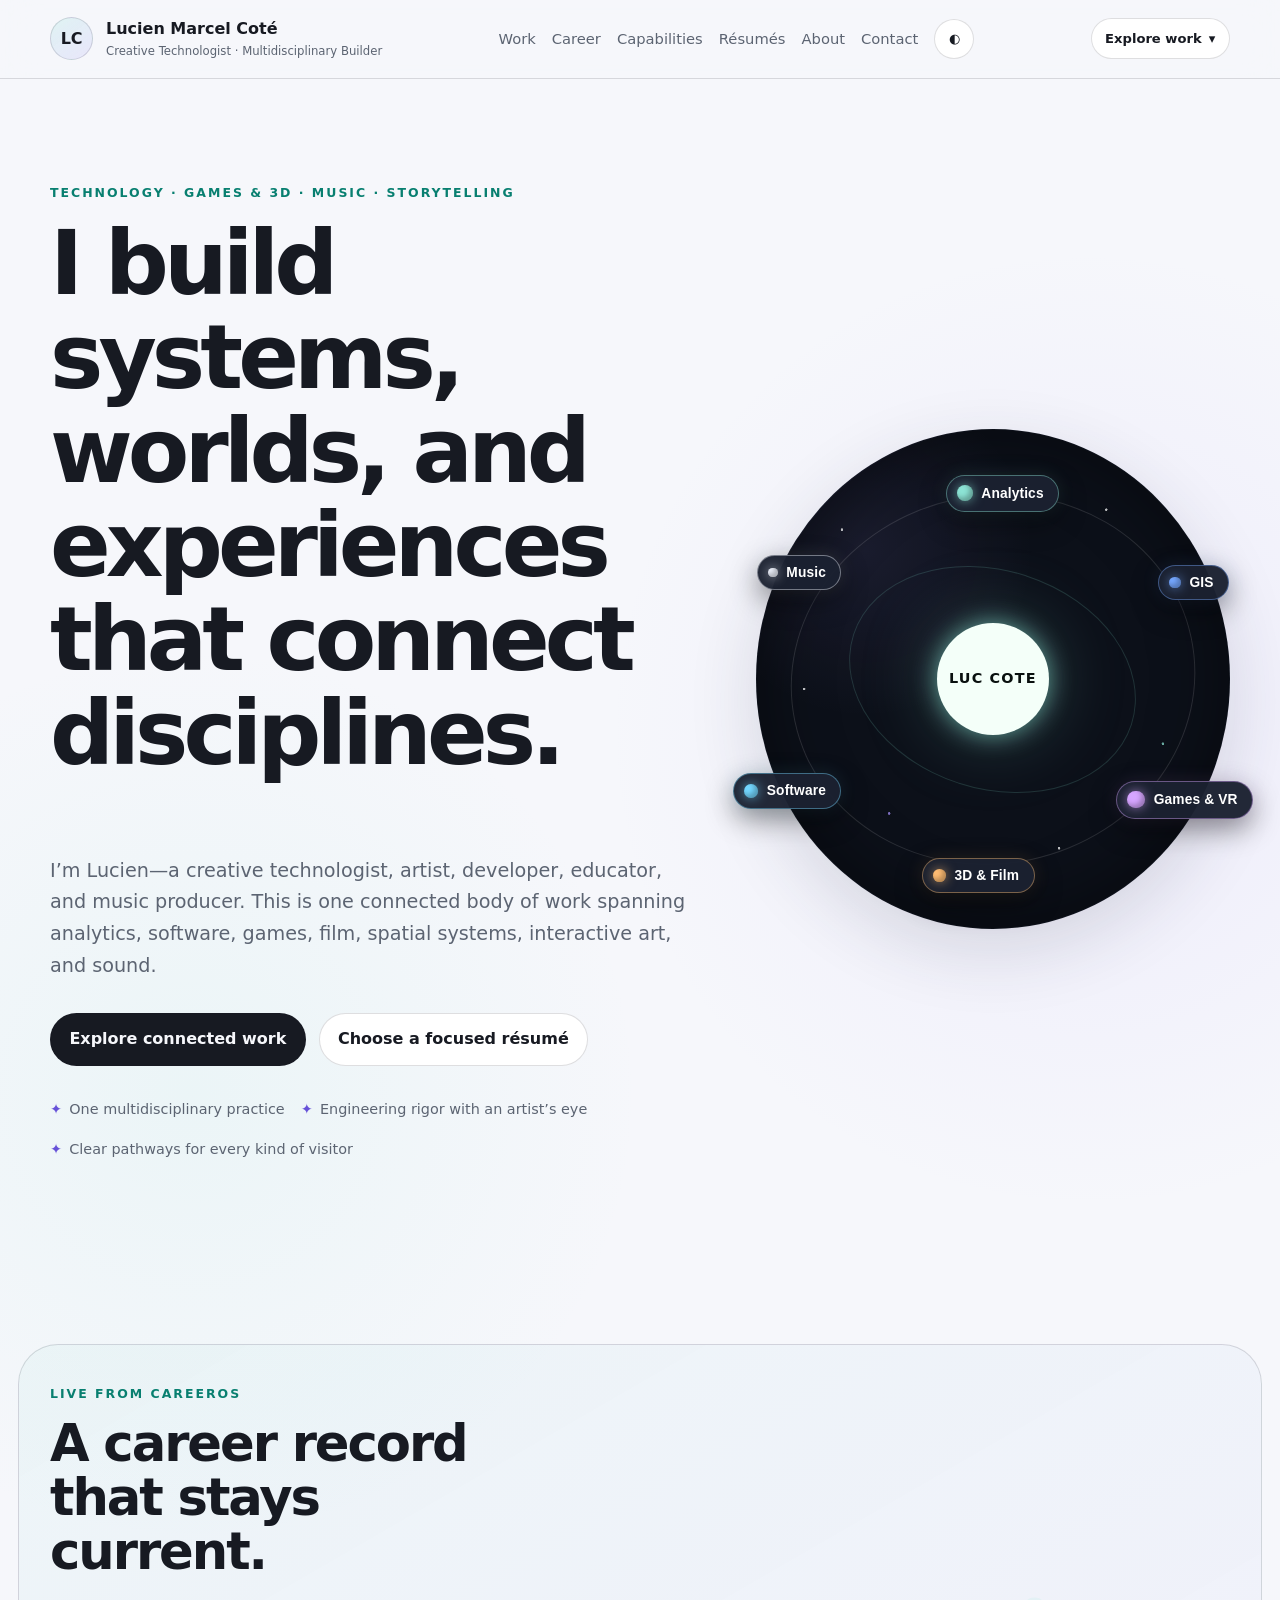
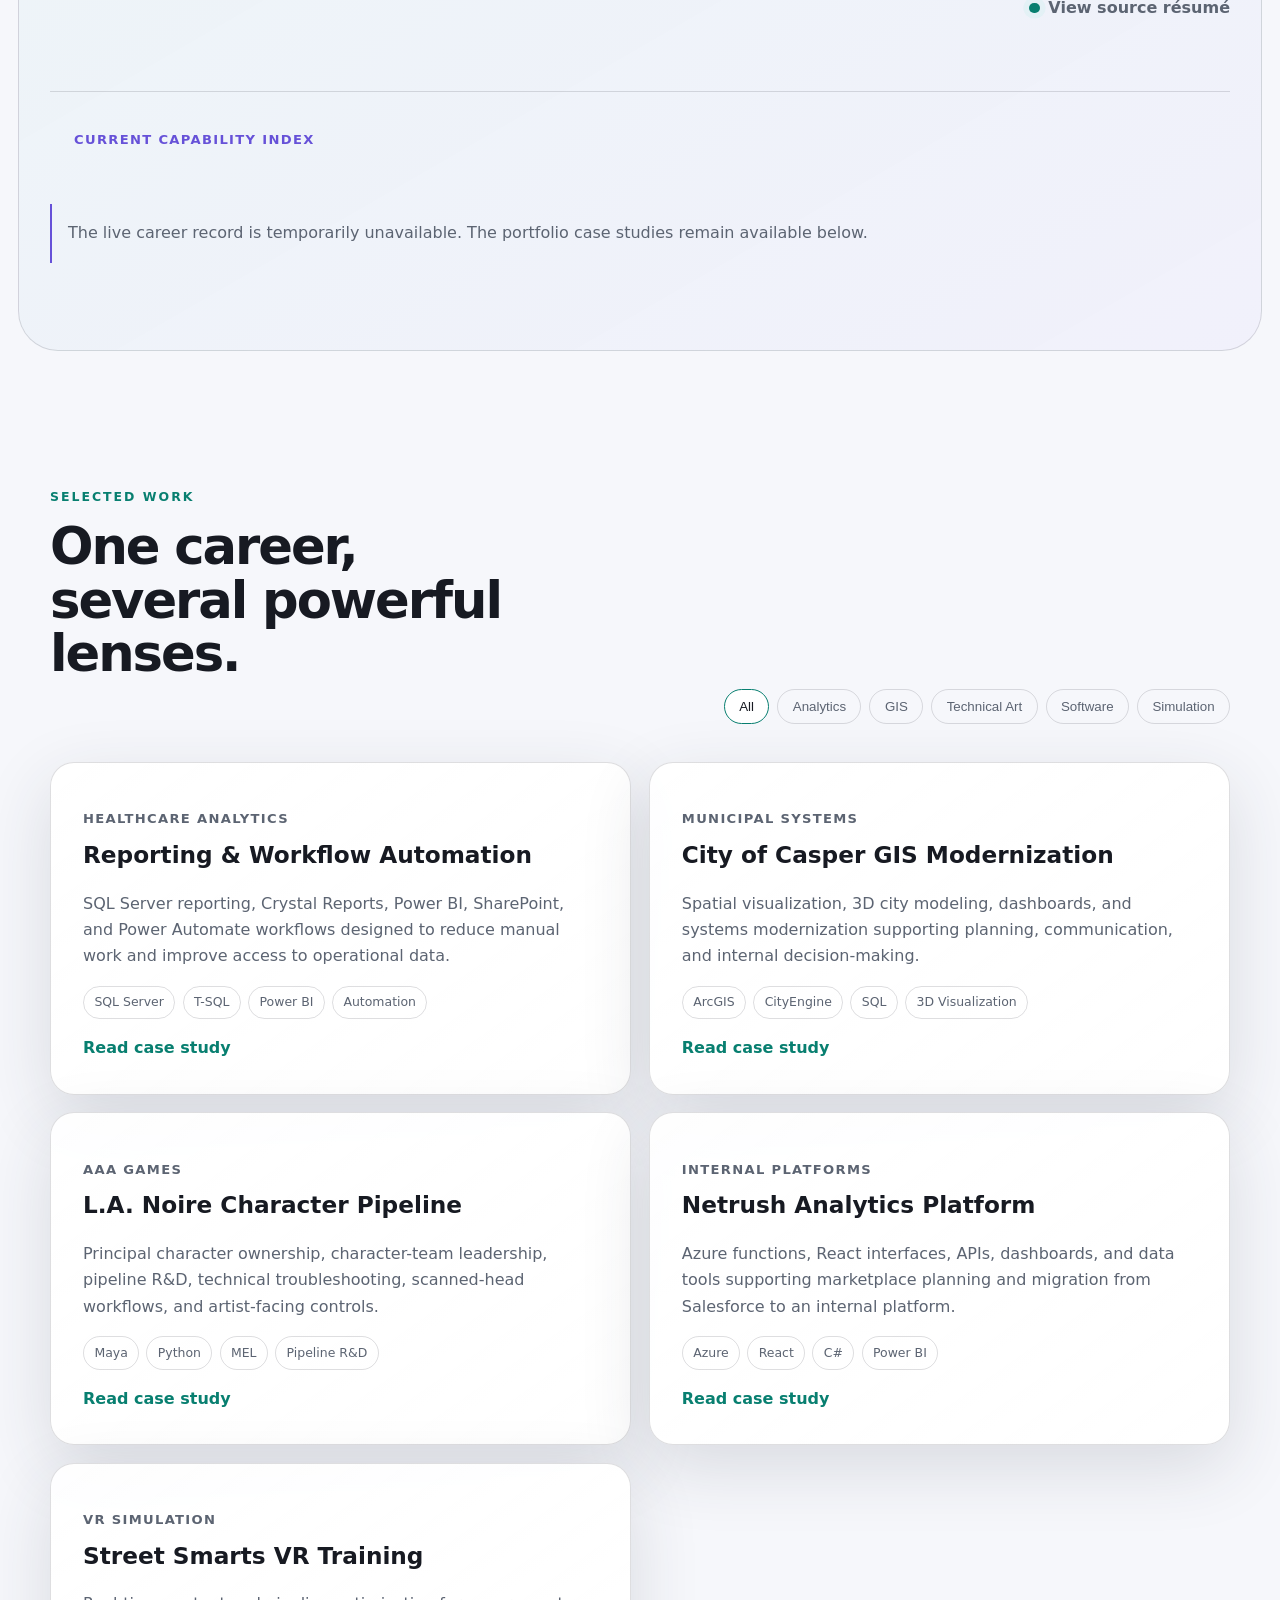
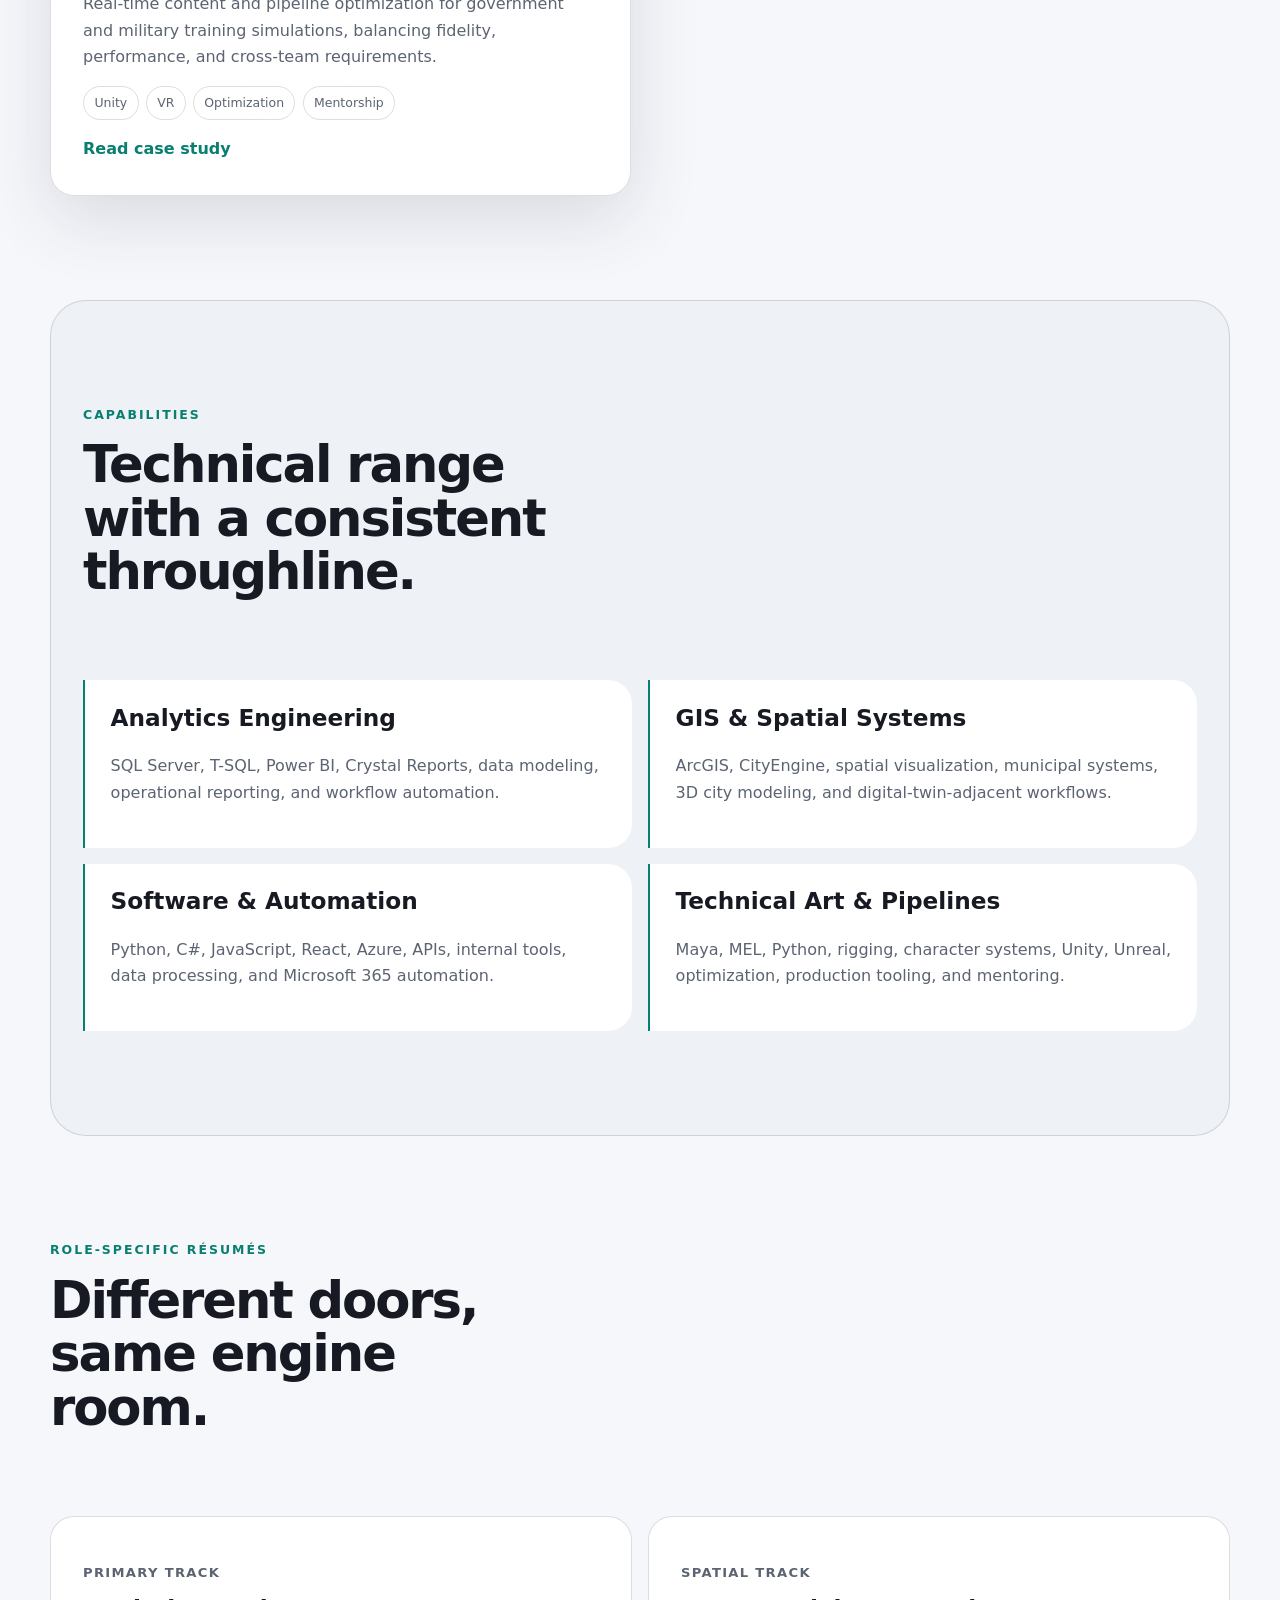
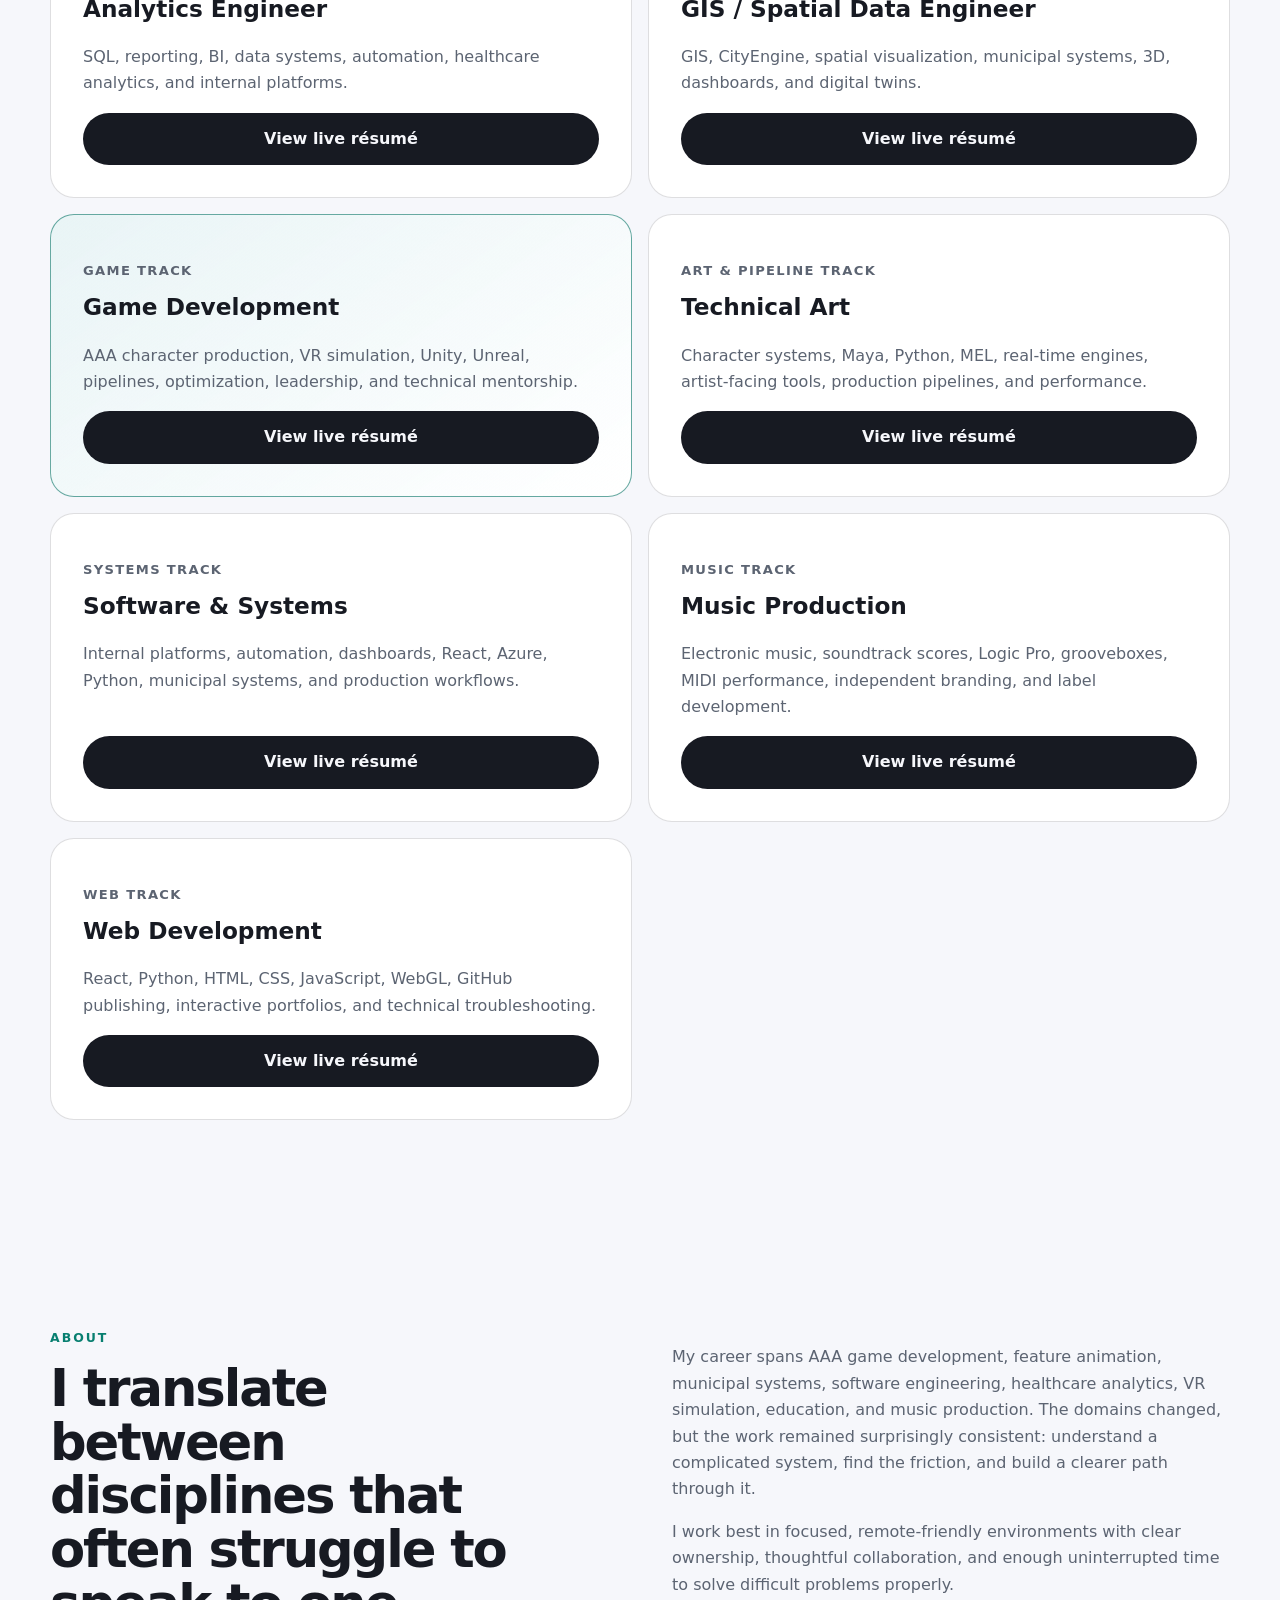
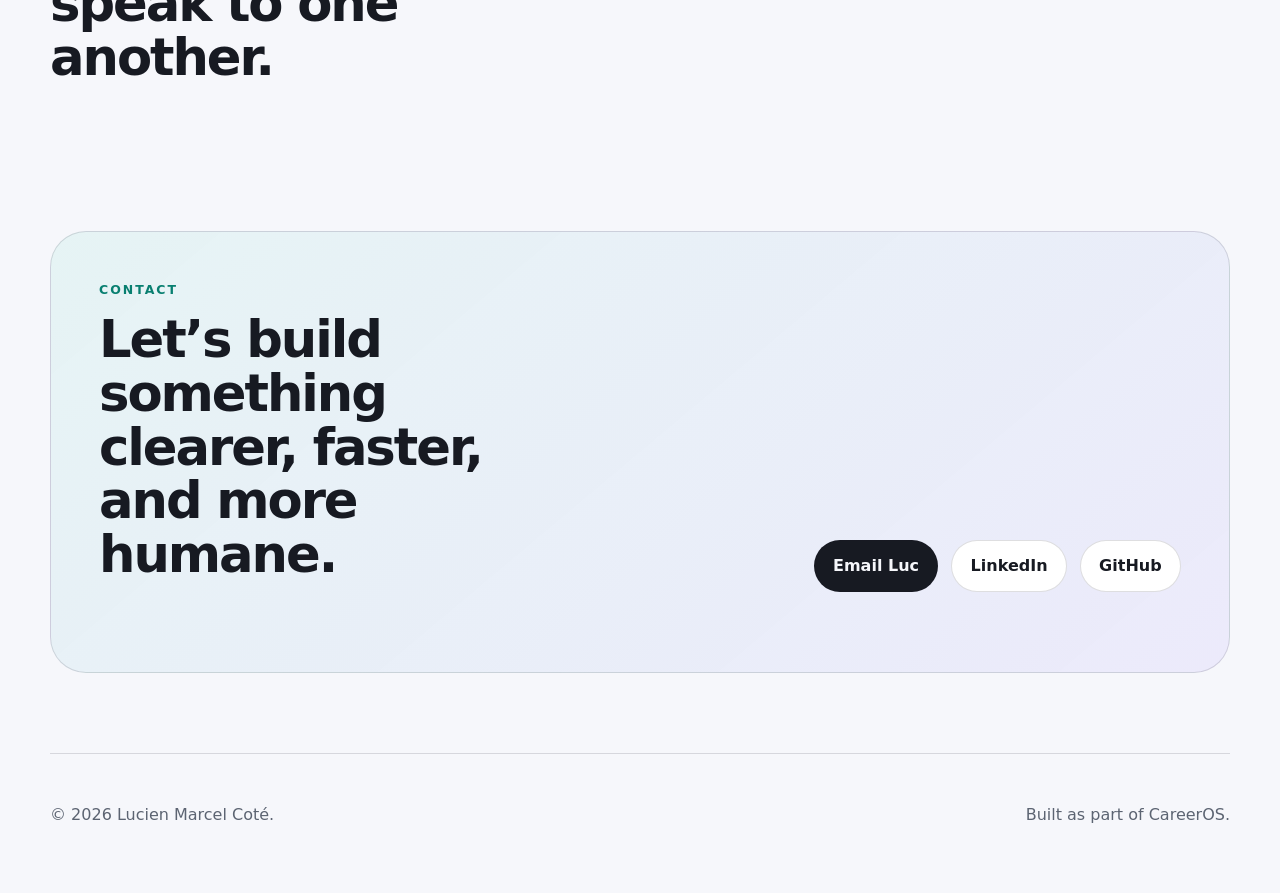
==== index.html @ 13cf6449 "Prepare portfolio for custom domain" ====
<!doctype html>
<html lang="en">
<head>
  <meta charset="utf-8">
  <meta name="viewport" content="width=device-width, initial-scale=1">
  <meta name="description" content="Lucien Marcel Coté is a creative technologist and multidisciplinary builder working across systems, games, 3D art, music, and visual storytelling.">
  <meta name="author" content="Lucien Marcel Coté">
  <meta name="theme-color" content="#0b0d12">
  <link rel="canonical" href="https://dreadstache.github.io/luccote-portfolio/">
  <meta property="og:type" content="website">
  <meta property="og:site_name" content="Lucien Marcel Coté Portfolio">
  <meta property="og:title" content="Lucien Marcel Coté | Creative Technologist &amp; Multidisciplinary Builder">
  <meta property="og:description" content="One connected body of work spanning systems, games, 3D art, music, and visual storytelling.">
  <meta property="og:url" content="https://dreadstache.github.io/luccote-portfolio/">
  <meta property="og:image" content="https://dreadstache.github.io/luccote-portfolio/assets/images/social-card.png">
  <meta property="og:image:width" content="1200">
  <meta property="og:image:height" content="630">
  <meta property="og:image:alt" content="Lucien Marcel Coté — Creative Technologist and Multidisciplinary Builder">
  <meta name="twitter:card" content="summary_large_image">
  <meta name="twitter:title" content="Lucien Marcel Coté | Creative Technologist &amp; Multidisciplinary Builder">
  <meta name="twitter:description" content="Systems, games, 3D art, music, and visual storytelling—one connected practice.">
  <meta name="twitter:image" content="https://dreadstache.github.io/luccote-portfolio/assets/images/social-card.png">
  <title>Lucien Marcel Coté | Creative Technologist & Multidisciplinary Builder</title>
  <link rel="stylesheet" href="assets/css/styles.css">
  <script defer src="assets/js/site.js"></script>
</head>
<body>
  <a class="skip-link" href="#main">Skip to content</a>

  <header class="site-header">
    <a class="brand" href="#top" aria-label="Return to homepage">
      <span class="brand-mark">LC</span>
      <span>
        <strong>Lucien Marcel Coté</strong>
        <small>Creative Technologist · Multidisciplinary Builder</small>
      </span>
    </a>

    <nav aria-label="Primary navigation">
      <a href="#work">Work</a>
      <a href="#career">Career</a>
      <a href="#capabilities">Capabilities</a>
      <a href="#resumes">Résumés</a>
      <a href="#about">About</a>
      <a href="#contact">Contact</a>
      <button id="theme-toggle" class="icon-button" type="button" aria-label="Toggle color theme">
        <span aria-hidden="true">◐</span>
      </button>
    </nav>
    <details class="work-switcher" data-current-destination="tech">
      <summary>Explore work <span aria-hidden="true">▾</span></summary>
      <div class="work-switcher-menu">
        <p><strong>Luc Cote</strong><span>One practice, several ways in.</span></p>
        <div class="work-switcher-links">
          <a href="https://dreadstache.github.io/luccote-portfolio/" aria-current="page"><strong>Tech &amp; Systems</strong><span>Analytics, GIS, software, and automation</span></a>
          <a href="https://dreadstache.github.io/dreadstache-portfolio/"><strong>Games, Film &amp; 3D</strong><span>Interactive models and technical art</span></a>
          <a href="https://dreadstache.com/"><strong>Music</strong><span>Dreadstache releases and production</span></a>
          <a href="https://dreadstache.github.io/careeros/generated/resume/"><strong>Résumé Library</strong><span>Focused, verified career stories</span></a>
        </div>
      </div>
    </details>
  </header>

  <main id="main">
    <section id="top" class="hero section">
      <div class="hero-copy">
        <p class="eyebrow">Technology · Games &amp; 3D · Music · Storytelling</p>
        <h1>I build systems, worlds, and experiences that connect disciplines.</h1>
        <p class="hero-lede">
          I’m Lucien—a creative technologist, artist, developer, educator, and music producer.
          This is one connected body of work spanning analytics, software, games, film,
          spatial systems, interactive art, and sound.
        </p>
        <div class="button-row">
          <a class="button primary" href="#work">Explore connected work</a>
          <a class="button secondary" href="#resumes">Choose a focused résumé</a>
        </div>
        <ul class="signal-list" aria-label="Professional focus">
          <li>One multidisciplinary practice</li>
          <li>Engineering rigor with an artist’s eye</li>
          <li>Clear pathways for every kind of visitor</li>
        </ul>
      </div>

      <div class="hero-system" aria-label="Interactive career domains shown as a solar system">
        <div class="system-starfield" aria-hidden="true"></div>
        <div class="system-core"><span>Luc Cote</span></div>
        <button class="orbit orbit-1" data-filter="analytics" data-satellites="SQL|Power BI|Reporting" aria-expanded="false">Analytics</button>
        <button class="orbit orbit-2" data-filter="gis" data-satellites="ArcGIS|CityEngine|Spatial Data" aria-expanded="false">GIS</button>
        <button class="orbit orbit-3" data-filter="simulation" data-satellites="Unreal|Unity|VR" aria-expanded="false">Games &amp; VR</button>
        <button class="orbit orbit-4" data-filter="technical-art" data-satellites="Maya|Character Art|Pipelines" aria-expanded="false">3D &amp; Film</button>
        <button class="orbit orbit-5" data-filter="software" data-satellites="Python|React|C#" aria-expanded="false">Software</button>
        <button class="orbit orbit-6" data-link="https://dreadstache.com/" data-satellites="Logic Pro|Production|Performance" aria-expanded="false">Music</button>
      </div>
    </section>

    <section id="career" class="section career-section" aria-labelledby="career-title">
      <div class="section-heading">
        <div>
          <p class="eyebrow">Live from CareerOS</p>
          <h2 id="career-title">A career record that stays current.</h2>
        </div>
        <a class="source-status" href="https://dreadstache.github.io/careeros/generated/resume/index.html">
          <span aria-hidden="true"></span> View source résumé
        </a>
      </div>
      <p id="career-summary" class="career-summary">Loading the latest verified career snapshot…</p>
      <div id="career-experience" class="career-timeline" aria-live="polite"></div>
      <div class="career-skills-block">
        <p class="card-kicker">Current capability index</p>
        <div id="career-skills" class="career-skills" aria-live="polite"></div>
      </div>
      <p id="career-fallback" class="career-fallback" hidden>
        The live career record is temporarily unavailable. The portfolio case studies remain available below.
      </p>
    </section>

    <section id="work" class="section">
      <div class="section-heading">
        <div>
          <p class="eyebrow">Selected Work</p>
          <h2>One career, several powerful lenses.</h2>
        </div>
        <div class="filters" aria-label="Filter projects">
          <button class="filter active" data-filter="all">All</button>
          <button class="filter" data-filter="analytics">Analytics</button>
          <button class="filter" data-filter="gis">GIS</button>
          <button class="filter" data-filter="technical-art">Technical Art</button>
          <button class="filter" data-filter="software">Software</button>
          <button class="filter" data-filter="simulation">Simulation</button>
        </div>
      </div>

      <div class="project-grid">
        <article class="project-card" data-category="analytics software">
          <p class="card-kicker">Healthcare Analytics</p>
          <h3>Reporting & Workflow Automation</h3>
          <p>
            SQL Server reporting, Crystal Reports, Power BI, SharePoint, and Power Automate
            workflows designed to reduce manual work and improve access to operational data.
          </p>
          <ul class="tag-list">
            <li>SQL Server</li><li>T-SQL</li><li>Power BI</li><li>Automation</li>
          </ul>
          <a href="projects/healthcare-reporting.html">Read case study</a>
        </article>

        <article class="project-card" data-category="gis software">
          <p class="card-kicker">Municipal Systems</p>
          <h3>City of Casper GIS Modernization</h3>
          <p>
            Spatial visualization, 3D city modeling, dashboards, and systems modernization
            supporting planning, communication, and internal decision-making.
          </p>
          <ul class="tag-list">
            <li>ArcGIS</li><li>CityEngine</li><li>SQL</li><li>3D Visualization</li>
          </ul>
          <a href="projects/casper-gis.html">Read case study</a>
        </article>

        <article class="project-card" data-category="technical-art simulation">
          <p class="card-kicker">AAA Games</p>
          <h3>L.A. Noire Character Pipeline</h3>
          <p>
            Principal character ownership, character-team leadership, pipeline R&D,
            technical troubleshooting, scanned-head workflows, and artist-facing controls.
          </p>
          <ul class="tag-list">
            <li>Maya</li><li>Python</li><li>MEL</li><li>Pipeline R&D</li>
          </ul>
          <a href="projects/la-noire-pipeline.html">Read case study</a>
        </article>

        <article class="project-card" data-category="software analytics">
          <p class="card-kicker">Internal Platforms</p>
          <h3>Netrush Analytics Platform</h3>
          <p>
            Azure functions, React interfaces, APIs, dashboards, and data tools supporting
            marketplace planning and migration from Salesforce to an internal platform.
          </p>
          <ul class="tag-list">
            <li>Azure</li><li>React</li><li>C#</li><li>Power BI</li>
          </ul>
          <a href="projects/netrush-platform.html">Read case study</a>
        </article>

        <article class="project-card" data-category="simulation technical-art">
          <p class="card-kicker">VR Simulation</p>
          <h3>Street Smarts VR Training</h3>
          <p>
            Real-time content and pipeline optimization for government and military training
            simulations, balancing fidelity, performance, and cross-team requirements.
          </p>
          <ul class="tag-list">
            <li>Unity</li><li>VR</li><li>Optimization</li><li>Mentorship</li>
          </ul>
          <a href="projects/street-smarts-vr.html">Read case study</a>
        </article>
      </div>
    </section>

    <section id="capabilities" class="section panel">
      <div class="section-heading">
        <div>
          <p class="eyebrow">Capabilities</p>
          <h2>Technical range with a consistent throughline.</h2>
        </div>
      </div>

      <div class="capability-grid">
        <article>
          <h3>Analytics Engineering</h3>
          <p>SQL Server, T-SQL, Power BI, Crystal Reports, data modeling, operational reporting, and workflow automation.</p>
        </article>
        <article>
          <h3>GIS & Spatial Systems</h3>
          <p>ArcGIS, CityEngine, spatial visualization, municipal systems, 3D city modeling, and digital-twin-adjacent workflows.</p>
        </article>
        <article>
          <h3>Software & Automation</h3>
          <p>Python, C#, JavaScript, React, Azure, APIs, internal tools, data processing, and Microsoft 365 automation.</p>
        </article>
        <article>
          <h3>Technical Art & Pipelines</h3>
          <p>Maya, MEL, Python, rigging, character systems, Unity, Unreal, optimization, production tooling, and mentoring.</p>
        </article>
      </div>
    </section>

    <section id="resumes" class="section">
      <div class="section-heading">
        <div>
          <p class="eyebrow">Role-Specific Résumés</p>
          <h2>Different doors, same engine room.</h2>
        </div>
      </div>

      <div class="resume-grid">
        <article class="resume-card">
          <div>
            <p class="card-kicker">Primary Track</p>
            <h3>Analytics Engineer</h3>
            <p>SQL, reporting, BI, data systems, automation, healthcare analytics, and internal platforms.</p>
          </div>
          <a class="button primary" href="https://dreadstache.github.io/careeros/generated/resume/analytics/index.html">View live résumé</a>
        </article>

        <article class="resume-card">
          <div>
            <p class="card-kicker">Spatial Track</p>
            <h3>GIS / Spatial Data Engineer</h3>
            <p>GIS, CityEngine, spatial visualization, municipal systems, 3D, dashboards, and digital twins.</p>
          </div>
          <a class="button primary" href="https://dreadstache.github.io/careeros/generated/resume/gis/index.html">View live résumé</a>
        </article>
        <article class="resume-card featured-resume">
          <div>
            <p class="card-kicker">Game Track</p>
            <h3>Game Development</h3>
            <p>AAA character production, VR simulation, Unity, Unreal, pipelines, optimization, leadership, and technical mentorship.</p>
          </div>
          <a class="button primary" href="https://dreadstache.github.io/careeros/generated/resume/game-development/index.html">View live résumé</a>
        </article>
        <article class="resume-card">
          <div>
            <p class="card-kicker">Art & Pipeline Track</p>
            <h3>Technical Art</h3>
            <p>Character systems, Maya, Python, MEL, real-time engines, artist-facing tools, production pipelines, and performance.</p>
          </div>
          <a class="button primary" href="https://dreadstache.github.io/careeros/generated/resume/technical-art/index.html">View live résumé</a>
        </article>
        <article class="resume-card">
          <div>
            <p class="card-kicker">Systems Track</p>
            <h3>Software & Systems</h3>
            <p>Internal platforms, automation, dashboards, React, Azure, Python, municipal systems, and production workflows.</p>
          </div>
          <a class="button primary" href="https://dreadstache.github.io/careeros/generated/resume/software-systems/index.html">View live résumé</a>
        </article>
        <article class="resume-card">
          <div>
            <p class="card-kicker">Music Track</p>
            <h3>Music Production</h3>
            <p>Electronic music, soundtrack scores, Logic Pro, grooveboxes, MIDI performance, independent branding, and label development.</p>
          </div>
          <a class="button primary" href="https://dreadstache.github.io/careeros/generated/resume/music-production/index.html">View live résumé</a>
        </article>
        <article class="resume-card">
          <div>
            <p class="card-kicker">Web Track</p>
            <h3>Web Development</h3>
            <p>React, Python, HTML, CSS, JavaScript, WebGL, GitHub publishing, interactive portfolios, and technical troubleshooting.</p>
          </div>
          <a class="button primary" href="https://dreadstache.github.io/careeros/generated/resume/web-development/index.html">View live résumé</a>
        </article>
      </div>
    </section>

    <section id="about" class="section split">
      <div>
        <p class="eyebrow">About</p>
        <h2>I translate between disciplines that often struggle to speak to one another.</h2>
      </div>
      <div class="prose">
        <p>
          My career spans AAA game development, feature animation, municipal systems,
          software engineering, healthcare analytics, VR simulation, education, and music production. The domains changed,
          but the work remained surprisingly consistent: understand a complicated system,
          find the friction, and build a clearer path through it.
        </p>
        <p>
          I work best in focused, remote-friendly environments with clear ownership,
          thoughtful collaboration, and enough uninterrupted time to solve difficult problems properly.
        </p>
      </div>
    </section>

    <section id="contact" class="section contact-panel">
      <div>
        <p class="eyebrow">Contact</p>
        <h2>Let’s build something clearer, faster, and more humane.</h2>
      </div>
      <div class="button-row">
        <a class="button primary" href="mailto:lucmcote@gmail.com">Email Luc</a>
        <a class="button secondary" href="https://www.linkedin.com/in/lucmcote/">LinkedIn</a>
        <a class="button secondary" href="https://github.com/Dreadstache">GitHub</a>
      </div>
    </section>
  </main>

  <footer>
    <p>© <span id="year"></span> Lucien Marcel Coté.</p>
    <p>Built as part of CareerOS.</p>
  </footer>
</body>
</html>
---- assets/css/styles.css ----
:root {
  --bg: #0b0d12;
  --bg-soft: #121621;
  --panel: #171c28;
  --text: #f4f5f7;
  --muted: #aeb6c5;
  --line: rgba(255,255,255,.12);
  --accent: #8ce3d4;
  --accent-2: #a892ff;
  --shadow: 0 22px 70px rgba(0,0,0,.34);
  --radius: 24px;
  --max: 1180px;
}

html[data-theme="light"] {
  --bg: #f6f7fb;
  --bg-soft: #eef1f6;
  --panel: #ffffff;
  --text: #171a22;
  --muted: #5c6472;
  --line: rgba(24,27,36,.14);
  --accent: #087f70;
  --accent-2: #6651d8;
  --shadow: 0 22px 70px rgba(43,49,61,.14);
}

* { box-sizing: border-box; }
html { scroll-behavior: smooth; }
body {
  margin: 0;
  color: var(--text);
  background:
    radial-gradient(circle at 15% 15%, rgba(140,227,212,.10), transparent 28rem),
    radial-gradient(circle at 85% 10%, rgba(168,146,255,.11), transparent 30rem),
    var(--bg);
  font-family: Inter, ui-sans-serif, system-ui, -apple-system, BlinkMacSystemFont, "Segoe UI", sans-serif;
  line-height: 1.65;
}
a { color: inherit; }
button, a { -webkit-tap-highlight-color: transparent; }
.skip-link {
  position: fixed; top: -100px; left: 1rem; z-index: 99;
  padding: .8rem 1rem; background: var(--text); color: var(--bg);
}
.skip-link:focus { top: 1rem; }

.site-header {
  position: sticky; top: 0; z-index: 50;
  display: flex; justify-content: space-between; align-items: center;
  gap: 2rem; padding: 1rem max(1.25rem, calc((100vw - var(--max))/2));
  border-bottom: 1px solid var(--line);
  background: color-mix(in srgb, var(--bg) 82%, transparent);
  backdrop-filter: blur(18px);
}
.brand { display: flex; gap: .8rem; align-items: center; text-decoration: none; }
.brand-mark {
  display: grid; place-items: center; width: 2.7rem; height: 2.7rem;
  border: 1px solid var(--line); border-radius: 50%;
  background: linear-gradient(145deg, rgba(140,227,212,.22), rgba(168,146,255,.16));
  font-weight: 800;
}
.brand strong, .brand small { display: block; }
.brand small { color: var(--muted); font-size: .73rem; }
nav { display: flex; align-items: center; gap: 1rem; }
nav a { color: var(--muted); text-decoration: none; font-size: .92rem; }
nav a:hover { color: var(--text); }
.work-switcher { position: relative; flex: 0 0 auto; }
.work-switcher summary {
  display: flex; align-items: center; gap: .45rem; min-height: 2.5rem; padding: .55rem .85rem;
  border: 1px solid var(--line); border-radius: 999px; background: var(--panel);
  color: var(--text); cursor: pointer; font-size: .82rem; font-weight: 800; list-style: none;
}
.work-switcher summary::-webkit-details-marker { display: none; }
.work-switcher[open] summary, .work-switcher summary:hover { border-color: var(--accent); }
.work-switcher-menu {
  position: absolute; top: calc(100% + .8rem); right: 0; z-index: 80; width: min(24rem, calc(100vw - 2rem));
  padding: 1rem; border: 1px solid var(--line); border-radius: 1.2rem; background: var(--bg-soft);
  box-shadow: var(--shadow);
}
.work-switcher-menu > p { display: grid; gap: .1rem; margin: 0 0 .7rem; padding: 0 .25rem .7rem; border-bottom: 1px solid var(--line); }
.work-switcher-menu > p span { color: var(--muted); font-size: .78rem; }
.work-switcher-links { display: grid; gap: .4rem; }
.work-switcher-links a { display: grid; gap: .1rem; padding: .7rem .75rem; border-radius: .8rem; text-decoration: none; }
.work-switcher-links a:hover { background: color-mix(in srgb, var(--accent) 10%, transparent); }
.work-switcher-links a[aria-current="page"] { background: color-mix(in srgb, var(--accent) 14%, transparent); box-shadow: inset 3px 0 0 var(--accent); }
.work-switcher-links span { color: var(--muted); font-size: .75rem; line-height: 1.4; }
.icon-button {
  width: 2.5rem; height: 2.5rem; border-radius: 50%;
  border: 1px solid var(--line); color: var(--text); background: var(--panel);
  cursor: pointer;
}

.section { width: min(var(--max), calc(100% - 2.5rem)); margin: 0 auto; padding: 6.5rem 0; }
.error-page { min-height: 100vh; display: grid; align-content: center; }
.error-page h1 { max-width: 11ch; }
.hero {
  min-height: calc(100vh - 76px);
  display: grid; grid-template-columns: 1.15fr .85fr; align-items: center; gap: 4rem;
}
.eyebrow {
  margin: 0 0 .8rem; color: var(--accent); text-transform: uppercase;
  letter-spacing: .16em; font-size: .78rem; font-weight: 800;
}
h1, h2, h3 { line-height: 1.05; margin-top: 0; }
h1 { font-size: clamp(3rem, 7vw, 6.6rem); letter-spacing: -.055em; max-width: 12ch; }
h2 { font-size: clamp(2.2rem, 4vw, 4.2rem); letter-spacing: -.04em; max-width: 14ch; }
h3 { font-size: 1.45rem; }
.hero-lede { max-width: 64ch; color: var(--muted); font-size: 1.2rem; }
.button-row { display: flex; gap: .8rem; flex-wrap: wrap; margin: 2rem 0; }
.button {
  display: inline-flex; align-items: center; justify-content: center;
  min-height: 3rem; padding: .75rem 1.15rem; border-radius: 999px;
  border: 1px solid var(--line); text-decoration: none; font-weight: 750;
}
.button.primary { background: var(--text); color: var(--bg); }
.button.secondary { background: var(--panel); }
.signal-list { display: flex; gap: 1rem; flex-wrap: wrap; padding: 0; list-style: none; color: var(--muted); font-size: .9rem; }
.signal-list li::before { content: "✦"; margin-right: .45rem; color: var(--accent-2); }

.hero-system {
  position: relative; min-height: 500px; overflow: visible; isolation: isolate;
  border: 1px solid var(--line); border-radius: 50%;
  background:
    radial-gradient(circle at 50% 50%, rgba(140,227,212,.12), transparent 16%),
    radial-gradient(circle at 23% 24%, rgba(168,146,255,.09), transparent 32%),
    #0c1019;
  box-shadow: var(--shadow), inset 0 0 70px rgba(0,0,0,.48);
}
.hero-system::before, .hero-system::after {
  content: ""; position: absolute; inset: 13% 7%; z-index: -1;
  border: 1px solid rgba(255,255,255,.12); border-radius: 50%;
  transform: rotate(-12deg);
}
.hero-system::after { inset: 28% 19%; transform: rotate(18deg); border-color: rgba(140,227,212,.16); }
.system-starfield {
  position: absolute; inset: 0; z-index: -2; opacity: .72; overflow: hidden; border-radius: 50%;
  background-image:
    radial-gradient(circle at 18% 20%, #fff 0 1px, transparent 1.5px),
    radial-gradient(circle at 74% 16%, #fff 0 1px, transparent 1.5px),
    radial-gradient(circle at 86% 63%, #8ce3d4 0 1px, transparent 1.6px),
    radial-gradient(circle at 28% 77%, #a892ff 0 1px, transparent 1.6px),
    radial-gradient(circle at 64% 84%, #fff 0 1px, transparent 1.5px),
    radial-gradient(circle at 10% 52%, #fff 0 1px, transparent 1.5px);
}
.system-core {
  position: absolute; inset: 50% auto auto 50%; transform: translate(-50%,-50%);
  display: grid; place-items: center; align-content: center; width: 7rem; height: 7rem;
  border-radius: 50%; color: #09100f; background: #f4fff9;
  box-shadow: 0 0 24px rgba(140,227,212,.65), 0 0 80px rgba(140,227,212,.28);
  font-size: .9rem; font-weight: 900; letter-spacing: .08em; text-transform: uppercase;
}
.system-core span { display: block; }
.orbit {
  --planet: var(--accent); --planet-size: .85rem;
  position: absolute; display: inline-flex; align-items: center; gap: .55rem;
  border: 1px solid color-mix(in srgb, var(--planet) 42%, var(--line)); border-radius: 999px;
  padding: .58rem .9rem .58rem .62rem; color: #fff; background: rgba(27,34,49,.97);
  box-shadow: 0 10px 28px rgba(0,0,0,.42), 0 0 18px color-mix(in srgb, var(--planet) 12%, transparent);
  font-size: .86rem; font-weight: 800; letter-spacing: .01em;
  cursor: pointer; transition: transform .2s ease, border-color .2s ease, background .2s ease;
}
.orbit::before {
  content: ""; flex: none; width: var(--planet-size); height: var(--planet-size); border-radius: 50%;
  background: var(--planet); box-shadow: inset -.2rem -.18rem .3rem rgba(0,0,0,.28), 0 0 12px color-mix(in srgb, var(--planet) 65%, transparent);
}
.satellites { position: absolute; inset: 50% auto auto 50%; width: 1px; height: 1px; pointer-events: none; }
.satellite {
  position: absolute; left: 0; top: 0; z-index: -1; min-width: max-content;
  padding: .34rem .58rem; border: 1px solid color-mix(in srgb, var(--planet) 38%, var(--line));
  border-radius: 999px; color: var(--text); background: rgba(14,19,29,.96);
  box-shadow: 0 7px 20px rgba(0,0,0,.38); font-size: .68rem; font-weight: 750;
  opacity: 0; transform: translate(-50%, -50%) scale(.45); transition: opacity .18s ease, transform .25s cubic-bezier(.2,.8,.2,1);
}
.satellite-1 { --satellite-x: -4.5rem; --satellite-y: -3.4rem; }
.satellite-2 { --satellite-x: .3rem; --satellite-y: -4.8rem; }
.satellite-3 { --satellite-x: 4.8rem; --satellite-y: -2.8rem; }
.orbit:hover .satellite, .orbit:focus-visible .satellite, .orbit[aria-expanded="true"] .satellite {
  opacity: 1; transform: translate(calc(-50% + var(--satellite-x)), calc(-50% + var(--satellite-y))) scale(1);
}
.orbit:hover .satellite-2, .orbit:focus-visible .satellite-2, .orbit[aria-expanded="true"] .satellite-2 { transition-delay: .035s; }
.orbit:hover .satellite-3, .orbit:focus-visible .satellite-3, .orbit[aria-expanded="true"] .satellite-3 { transition-delay: .07s; }
.orbit:hover, .orbit:focus-visible { border-color: var(--planet); transform: translateY(-3px) scale(1.03); background: #202738; outline: none; }
.orbit-1 { --planet: #8ce3d4; --planet-size: 1rem; top: 9%; left: 40%; animation: planet-drift 7s ease-in-out infinite; }
.orbit-2 { --planet: #75a7ff; --planet-size: .72rem; top: 27%; right: 0; animation: planet-drift 8s ease-in-out -2s infinite; }
.orbit-3 { --planet: #d6a5ff; --planet-size: 1.1rem; bottom: 22%; right: -1.5rem; animation: planet-drift 9s ease-in-out -4s infinite; }
.orbit-4 { --planet: #ffbd73; --planet-size: .8rem; bottom: 7%; left: 35%; animation: planet-drift 7.5s ease-in-out -1s infinite; }
.orbit-5 { --planet: #73d7ff; --planet-size: .9rem; bottom: 24%; left: -1.5rem; animation: planet-drift 8.5s ease-in-out -5s infinite; }
.orbit-6 { --planet: #f0f4ff; --planet-size: .62rem; top: 25%; left: 0; animation: planet-drift 10s ease-in-out -3s infinite; }
@keyframes planet-drift { 0%, 100% { margin-top: 0; } 50% { margin-top: -6px; } }

@media (prefers-reduced-motion: reduce) { .orbit { animation: none; } .satellite { transition: none; } }

.section-heading { display: flex; justify-content: space-between; gap: 2rem; align-items: end; margin-bottom: 2.4rem; }
.filters { display: flex; gap: .5rem; flex-wrap: wrap; justify-content: flex-end; }
.filter {
  border: 1px solid var(--line); border-radius: 999px; padding: .55rem .9rem;
  background: transparent; color: var(--muted); cursor: pointer;
}
.filter.active, .filter:hover { background: var(--panel); color: var(--text); border-color: var(--accent); }

.project-grid { display: grid; grid-template-columns: repeat(2, 1fr); gap: 1.1rem; }
.project-card {
  padding: 2rem; border: 1px solid var(--line); border-radius: var(--radius);
  background: linear-gradient(145deg, color-mix(in srgb, var(--panel) 92%, transparent), var(--panel));
  box-shadow: var(--shadow); transition: transform .2s ease, opacity .2s ease;
}
.project-card:hover { transform: translateY(-4px); }
.project-card.hidden { display: none; }
.card-kicker { color: var(--accent-2); font-weight: 800; font-size: .82rem; text-transform: uppercase; letter-spacing: .1em; }
.project-card p { color: var(--muted); }
.project-card > a { color: var(--accent); font-weight: 800; text-decoration: none; }
.tag-list { display: flex; flex-wrap: wrap; gap: .45rem; list-style: none; padding: 0; }
.tag-list li { border: 1px solid var(--line); border-radius: 999px; padding: .35rem .65rem; font-size: .78rem; color: var(--muted); }

.career-section { position: relative; }
.career-section::before {
  content: ""; position: absolute; inset: 4rem -2rem 2rem; z-index: -1;
  border: 1px solid var(--line); border-radius: 40px;
  background: linear-gradient(150deg, rgba(140,227,212,.08), rgba(168,146,255,.06));
}
.source-status { display: inline-flex; align-items: center; gap: .55rem; color: var(--muted); text-decoration: none; font-weight: 750; }
.source-status span { width: .65rem; height: .65rem; border-radius: 50%; background: var(--accent); box-shadow: 0 0 0 .35rem rgba(140,227,212,.12); }
.career-summary { max-width: 72ch; margin: -1rem 0 2.5rem; color: var(--muted); font-size: 1.08rem; }
.career-timeline { display: grid; grid-template-columns: repeat(3, 1fr); gap: 1rem; }
.career-role { min-height: 240px; padding: 1.5rem; border: 1px solid var(--line); border-radius: var(--radius); background: var(--panel); }
.career-role h3 { margin-bottom: .4rem; }
.career-period { margin: 0 0 1.25rem; color: var(--accent); font-size: .78rem; font-weight: 800; letter-spacing: .08em; text-transform: uppercase; }
.career-organization { margin: 0; color: var(--text); font-weight: 750; }
.career-role-summary { color: var(--muted); }
.career-skills-block { margin-top: 2rem; padding: 1.5rem; border-top: 1px solid var(--line); }
.career-skills { display: flex; flex-wrap: wrap; gap: .55rem; }
.career-skills span { padding: .4rem .7rem; border: 1px solid var(--line); border-radius: 999px; color: var(--muted); background: var(--bg-soft); font-size: .82rem; }
.career-fallback { padding: 1rem; color: var(--muted); border-left: 2px solid var(--accent-2); }

.panel { padding-left: 2rem; padding-right: 2rem; background: var(--bg-soft); border: 1px solid var(--line); border-radius: 36px; }
.capability-grid { display: grid; grid-template-columns: repeat(2, 1fr); gap: 1rem; }
.capability-grid article { padding: 1.6rem; border-left: 2px solid var(--accent); background: var(--panel); border-radius: 0 var(--radius) var(--radius) 0; }
.capability-grid p, .prose, .resume-card p { color: var(--muted); }

.resume-grid { display: grid; grid-template-columns: repeat(2, 1fr); gap: 1rem; }
.resume-card {
  display: flex; flex-direction: column; justify-content: space-between; min-height: 260px;
  padding: 2rem; border: 1px solid var(--line); border-radius: var(--radius); background: var(--panel);
}
.resume-card.featured-resume { border-color: color-mix(in srgb, var(--accent) 55%, var(--line)); background: linear-gradient(145deg, rgba(140,227,212,.12), var(--panel)); }
.split { display: grid; grid-template-columns: 1fr 1fr; gap: 4rem; }
.contact-panel {
  display: flex; justify-content: space-between; gap: 2rem; align-items: end;
  margin-bottom: 5rem; padding: 3rem;
  background: linear-gradient(140deg, rgba(140,227,212,.15), rgba(168,146,255,.13));
  border: 1px solid var(--line); border-radius: 36px;
}
footer {
  width: min(var(--max), calc(100% - 2.5rem)); margin: 0 auto;
  display: flex; justify-content: space-between; gap: 2rem;
  padding: 2rem 0 3rem; color: var(--muted); border-top: 1px solid var(--line);
}

@media (max-width: 900px) {
  .site-header { align-items: flex-start; }
  nav { max-width: 55%; flex-wrap: wrap; justify-content: flex-end; }
  nav a { display: none; }
  .hero { grid-template-columns: 1fr; padding-top: 3rem; }
  .hero-system { min-height: 420px; }
  .orbit-3 { right: -.5rem; }
  .orbit-5 { left: -.5rem; }
  .section-heading, .contact-panel { align-items: flex-start; flex-direction: column; }
  .project-grid, .capability-grid, .resume-grid, .split, .career-timeline { grid-template-columns: 1fr; }
  .filters { justify-content: flex-start; }
}
@media (max-width: 560px) {
  .brand small { display: none; }
  h1 { font-size: 3.4rem; }
  .section { width: min(100% - 1.4rem, var(--max)); padding: 4.5rem 0; }
  .hero-system { min-height: 350px; }
  .orbit { font-size: .72rem; }
  .satellite { font-size: .6rem; }
  .satellite-1 { --satellite-x: -3.4rem; --satellite-y: -3rem; }
  .satellite-2 { --satellite-x: 0; --satellite-y: -4rem; }
  .satellite-3 { --satellite-x: 3.4rem; --satellite-y: -2.7rem; }
  .orbit-2, .orbit-3 { right: -.25rem; }
  .orbit-5, .orbit-6 { left: -.25rem; }
  .project-card, .resume-card { padding: 1.4rem; }
  .career-section::before { inset-inline: -.35rem; }
  footer { flex-direction: column; }
}
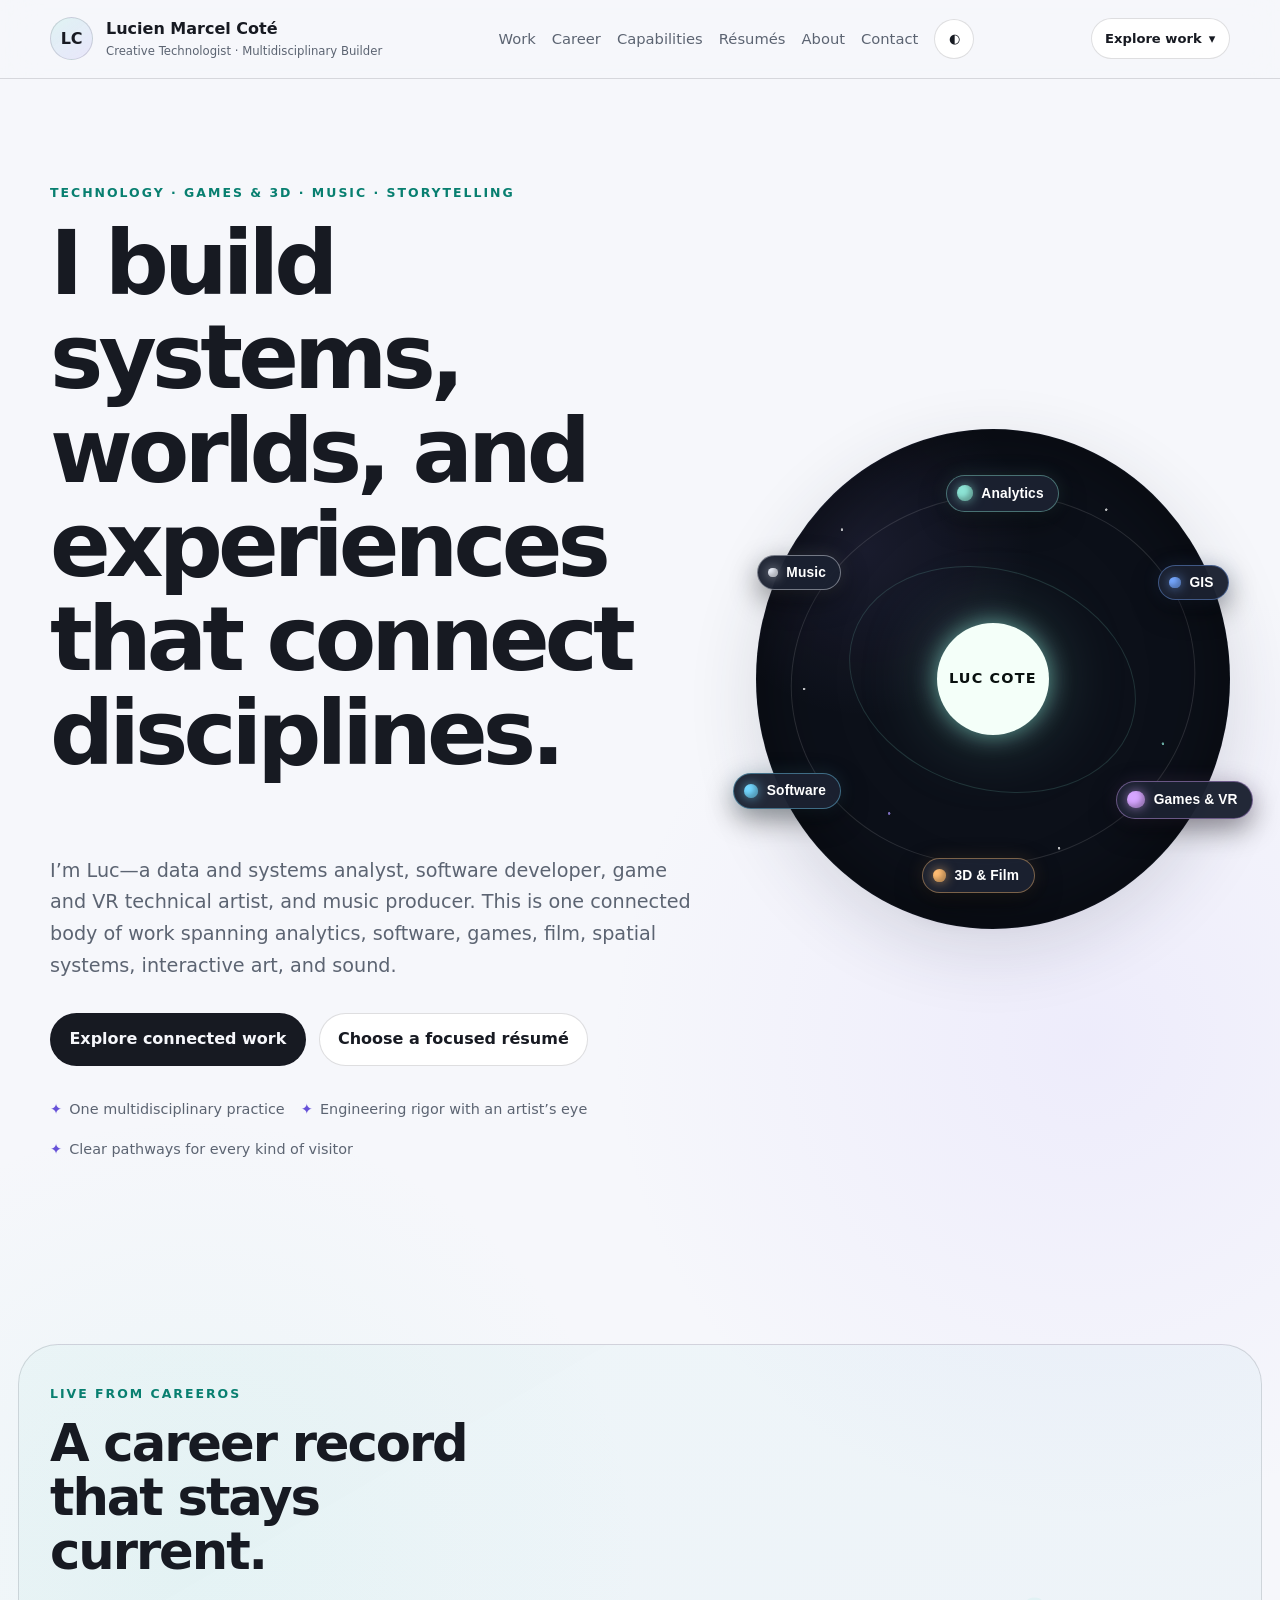
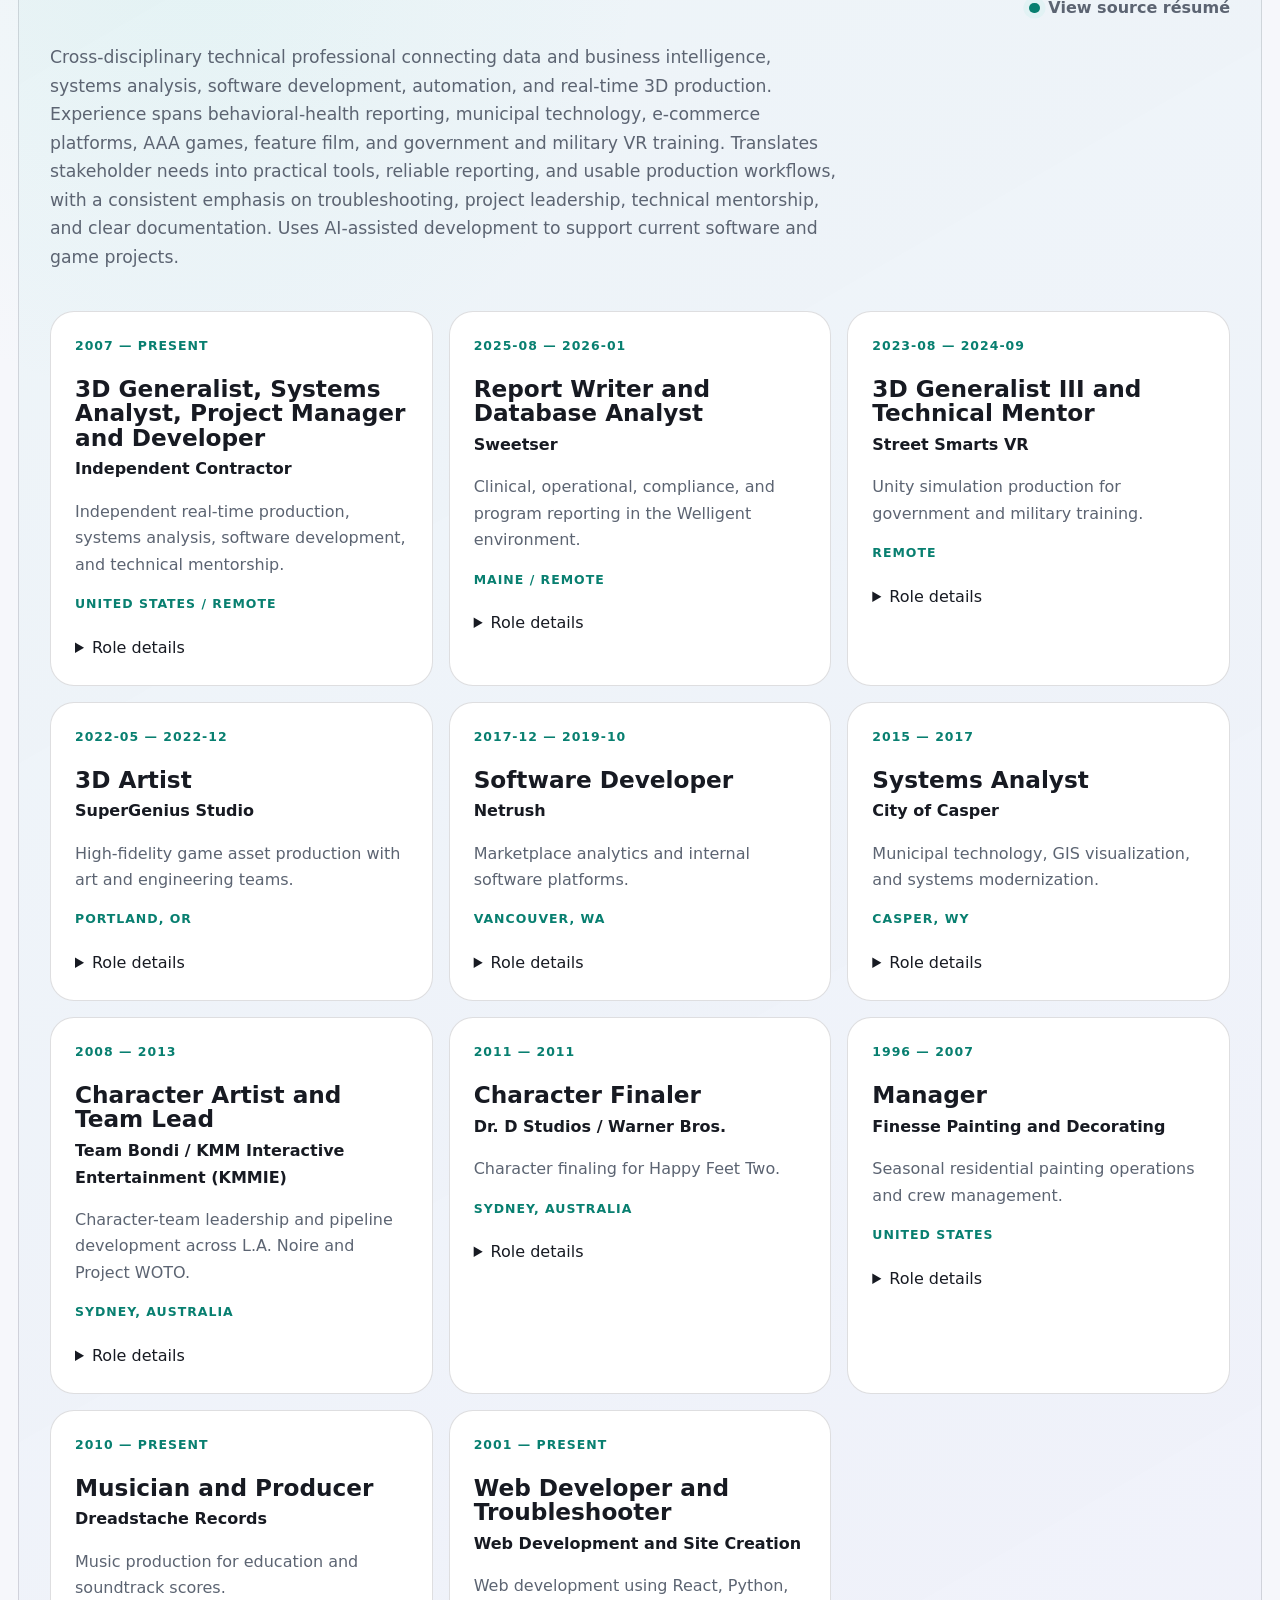
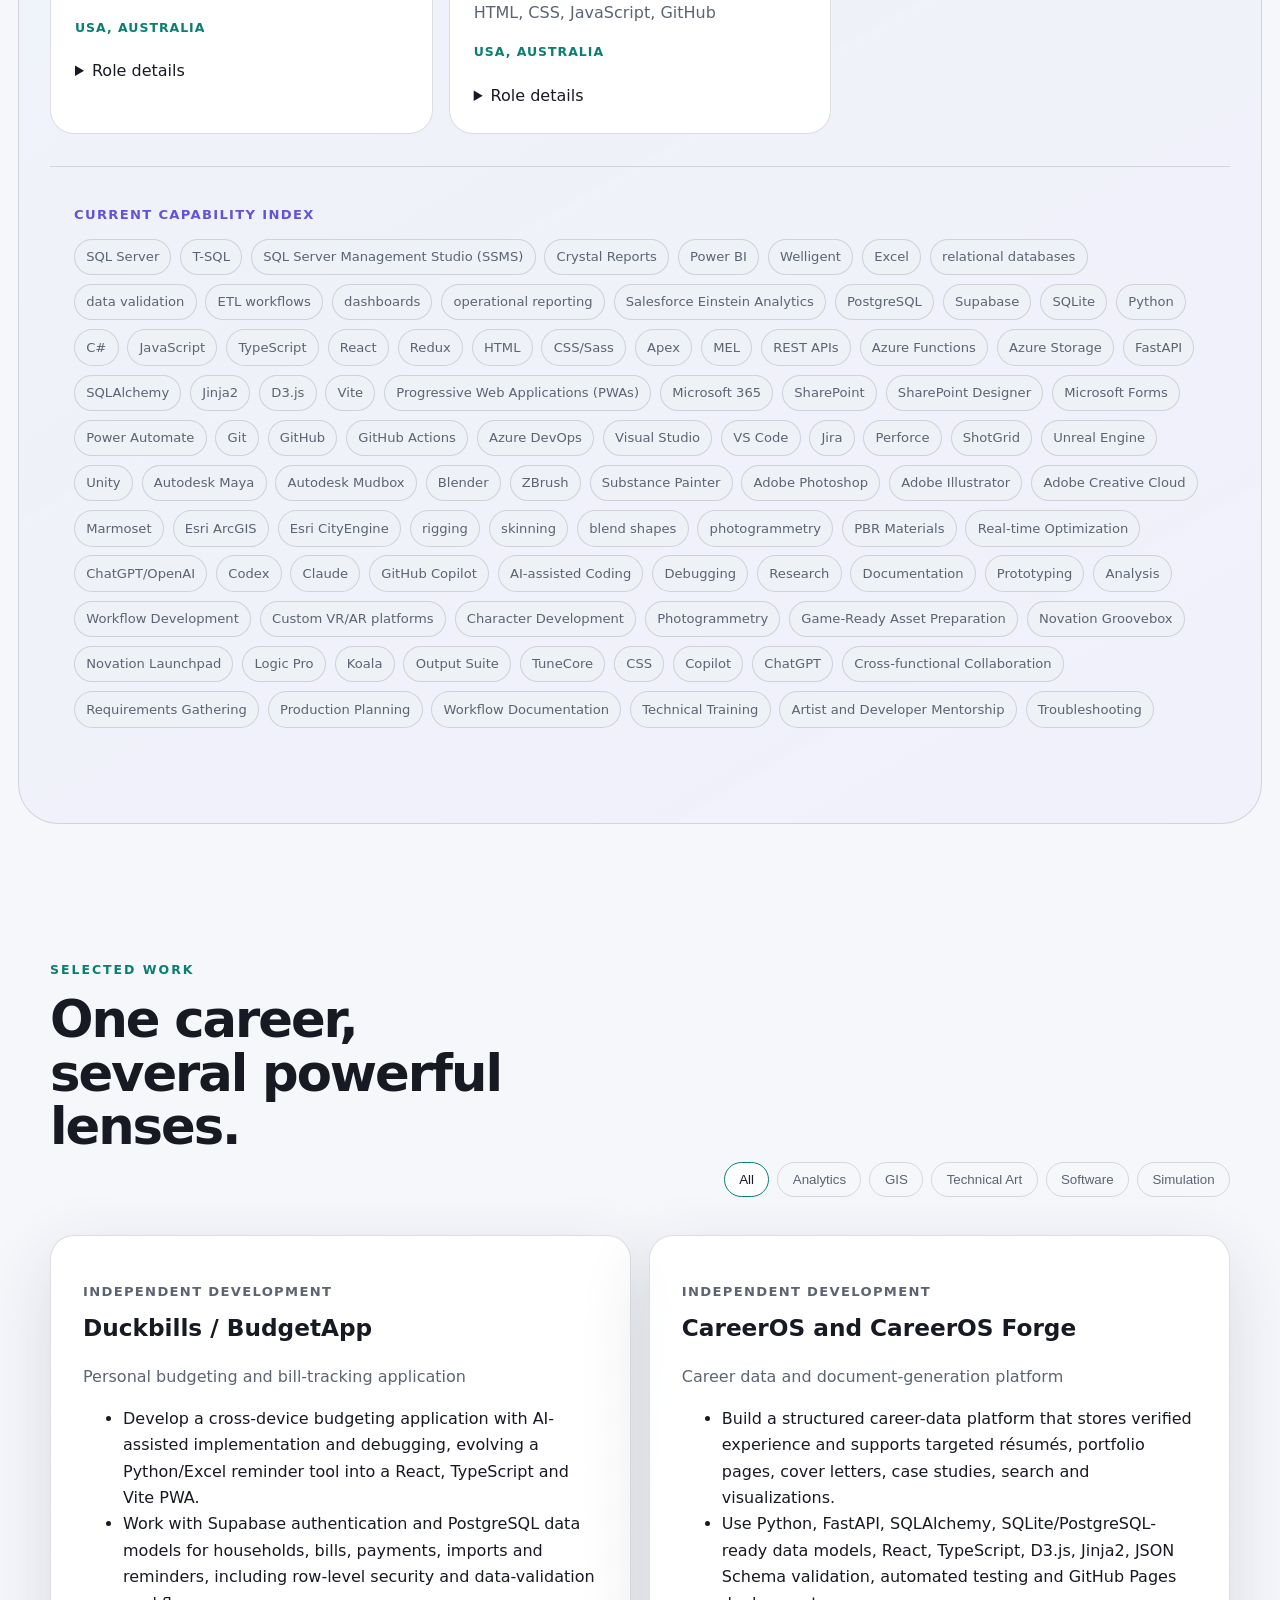
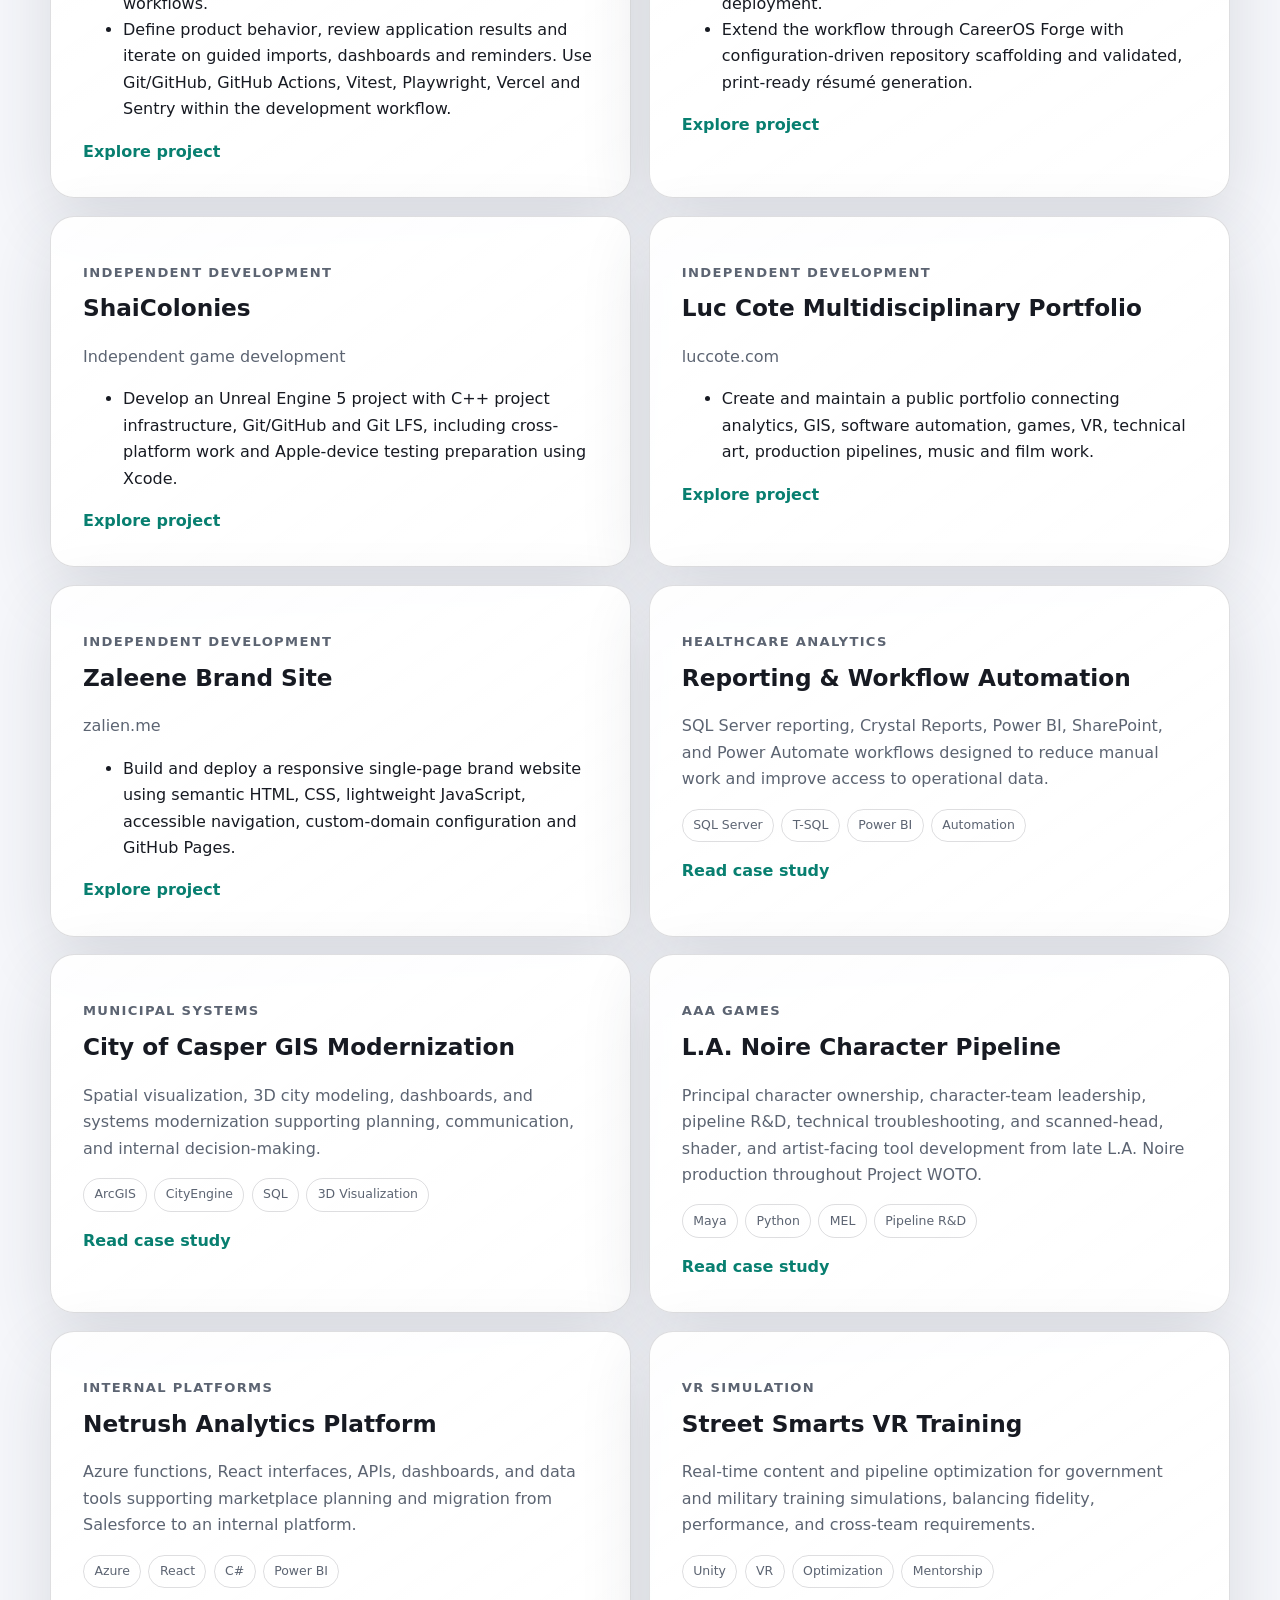
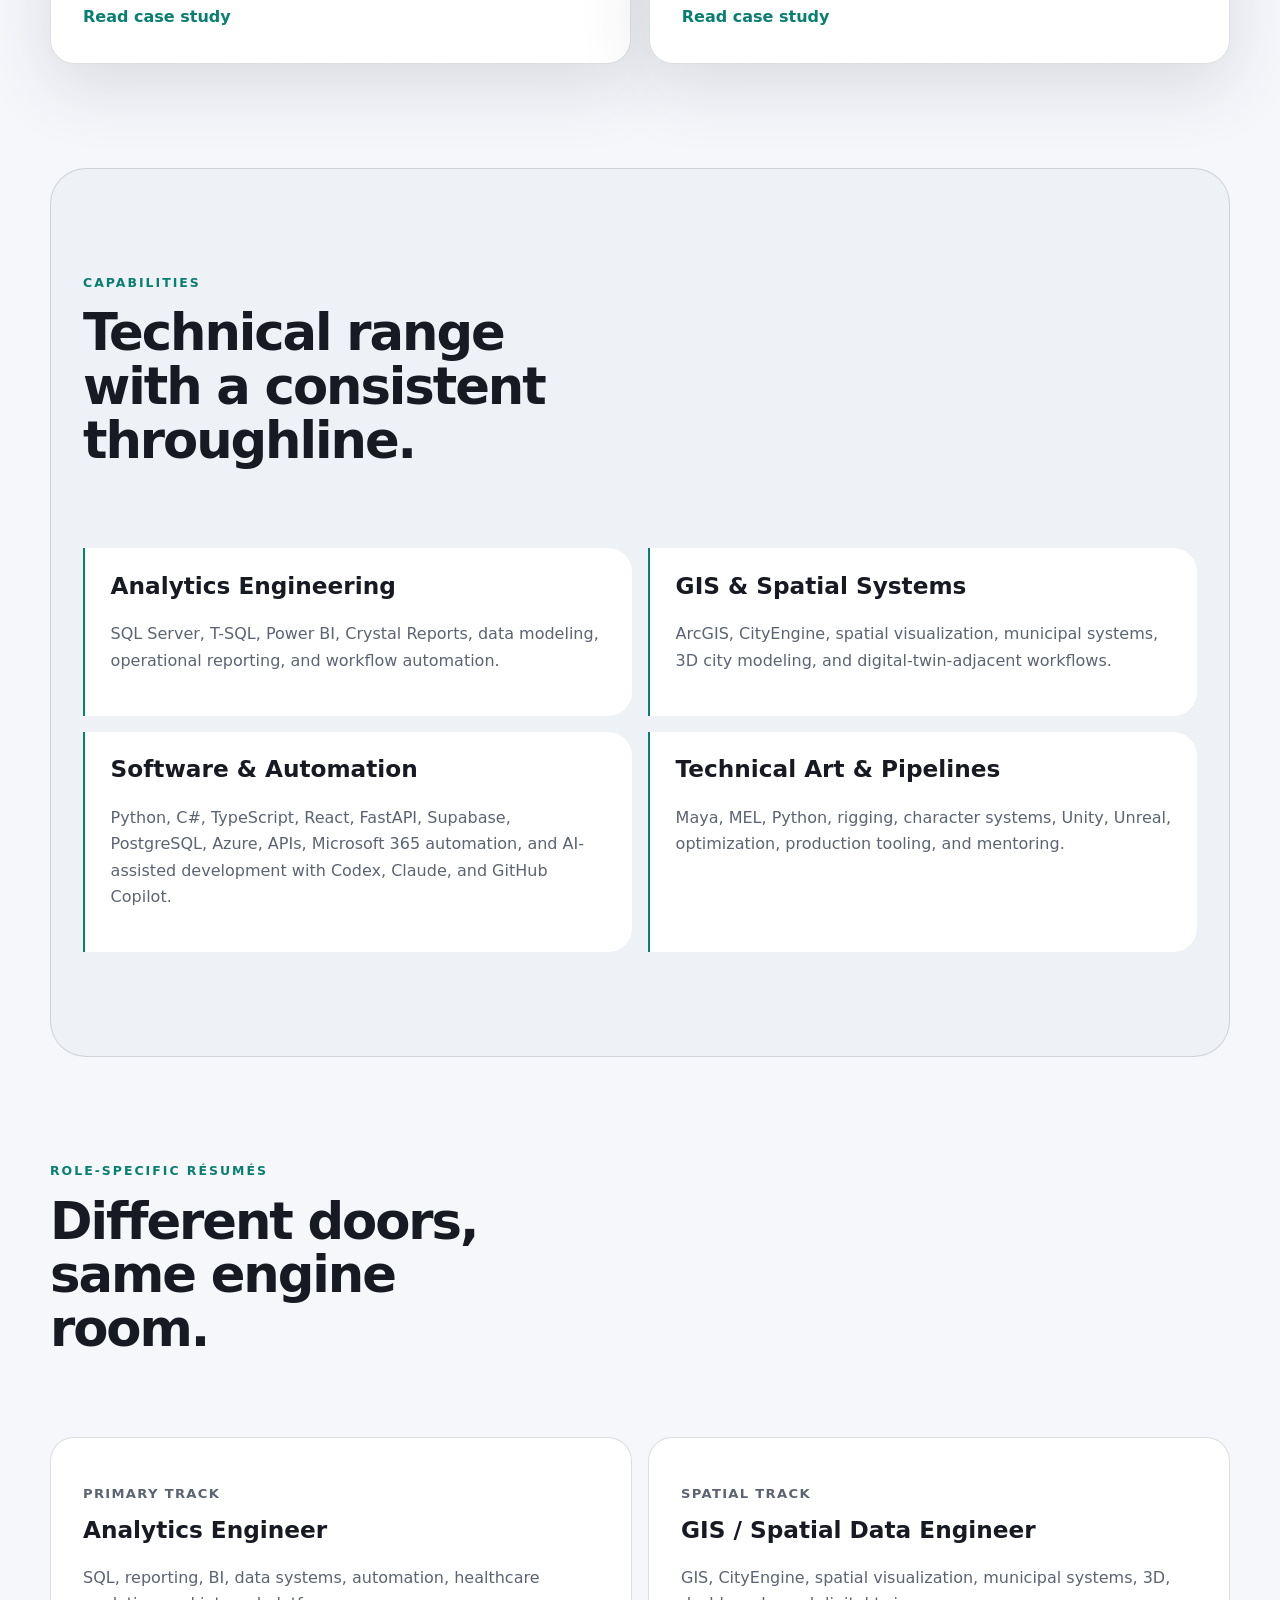
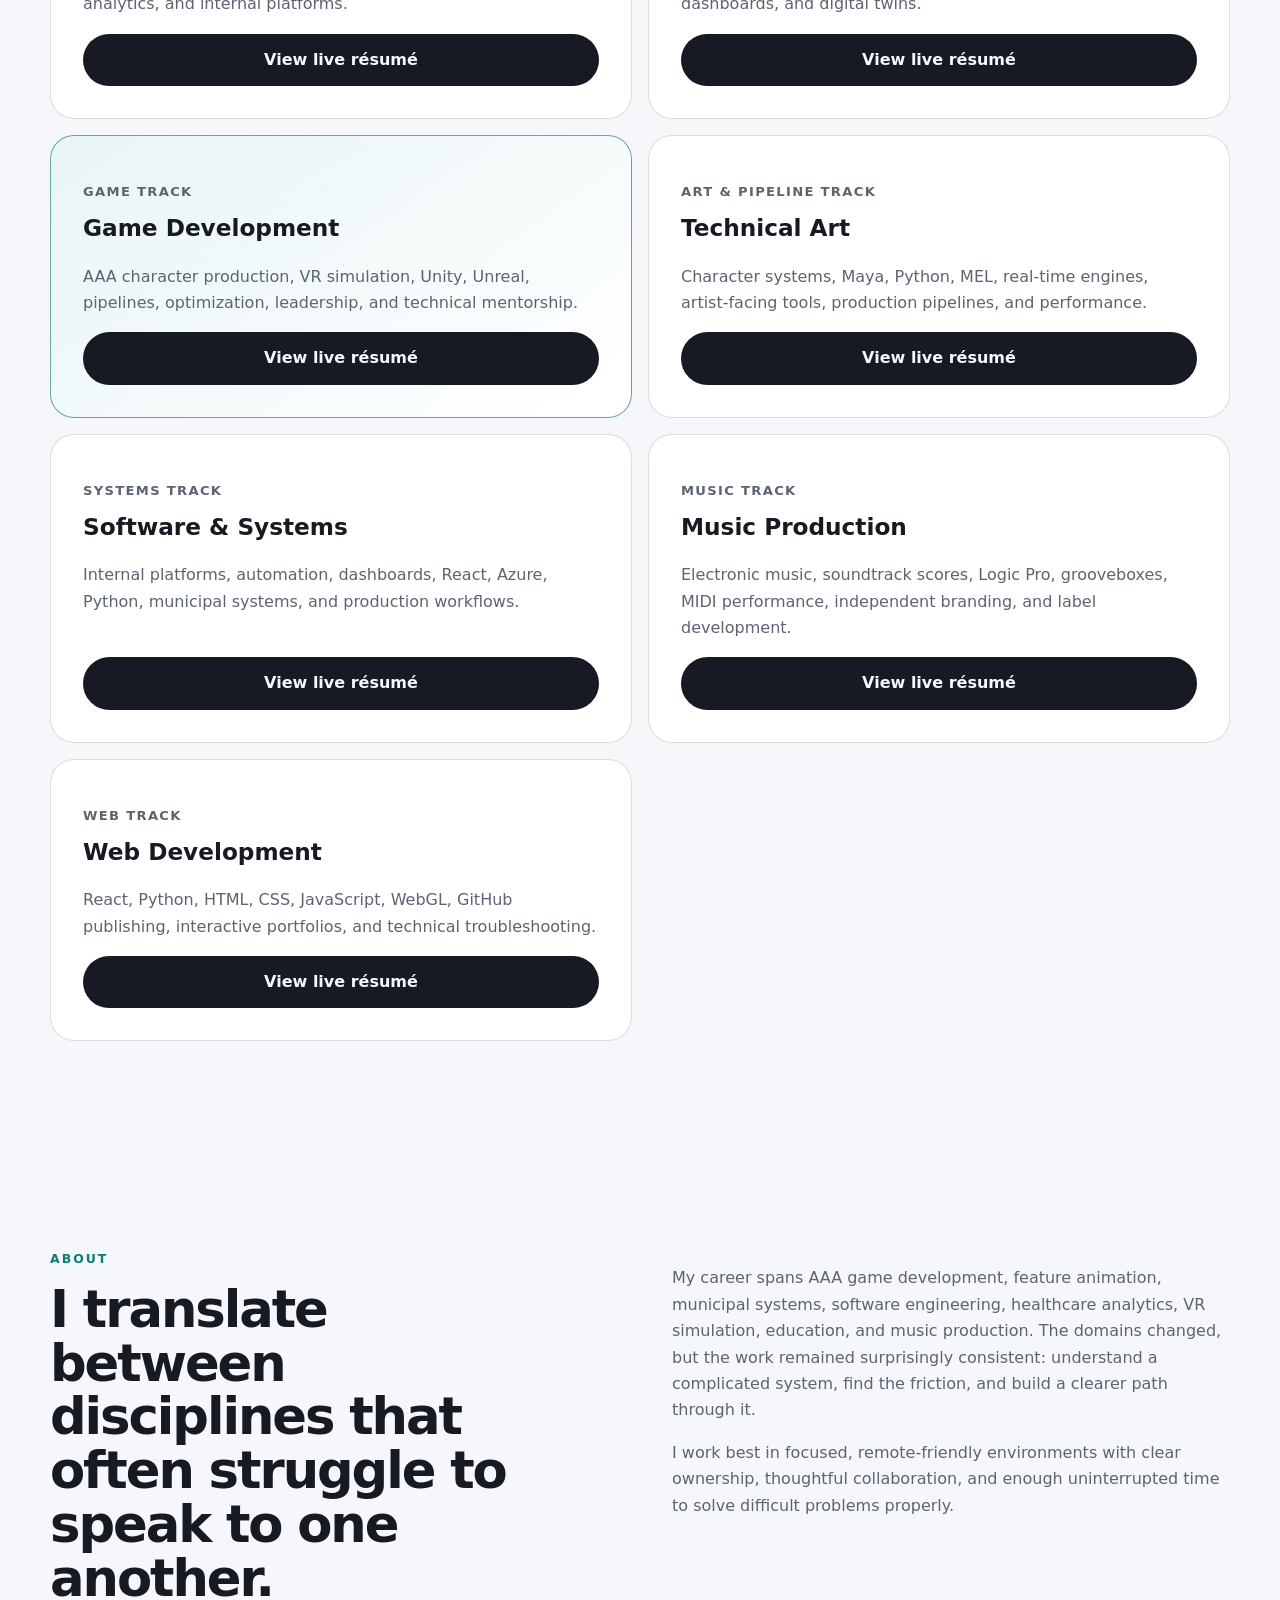
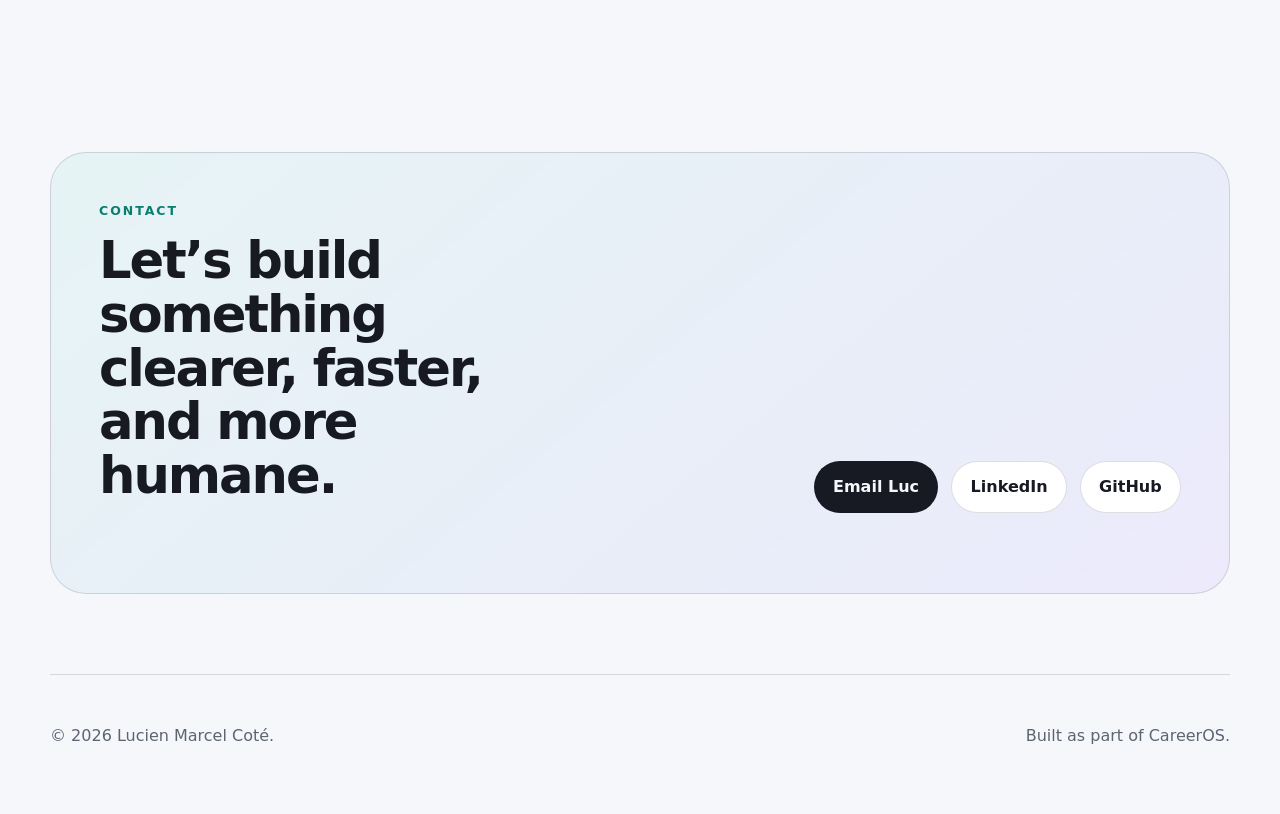
==== commit 3b046d36: "Sync portfolio with master resume and restore shared career data" ====
--- a/index.html
+++ b/index.html
@@ -6,20 +6,20 @@
   <meta name="description" content="Lucien Marcel Coté is a creative technologist and multidisciplinary builder working across systems, games, 3D art, music, and visual storytelling.">
   <meta name="author" content="Lucien Marcel Coté">
   <meta name="theme-color" content="#0b0d12">
-  <link rel="canonical" href="https://dreadstache.github.io/luccote-portfolio/">
+  <link rel="canonical" href="https://www.luccote.com/">
   <meta property="og:type" content="website">
   <meta property="og:site_name" content="Lucien Marcel Coté Portfolio">
   <meta property="og:title" content="Lucien Marcel Coté | Creative Technologist &amp; Multidisciplinary Builder">
   <meta property="og:description" content="One connected body of work spanning systems, games, 3D art, music, and visual storytelling.">
-  <meta property="og:url" content="https://dreadstache.github.io/luccote-portfolio/">
-  <meta property="og:image" content="https://dreadstache.github.io/luccote-portfolio/assets/images/social-card.png">
+  <meta property="og:url" content="https://www.luccote.com/">
+  <meta property="og:image" content="https://www.luccote.com/assets/images/social-card.png">
   <meta property="og:image:width" content="1200">
   <meta property="og:image:height" content="630">
   <meta property="og:image:alt" content="Lucien Marcel Coté — Creative Technologist and Multidisciplinary Builder">
   <meta name="twitter:card" content="summary_large_image">
   <meta name="twitter:title" content="Lucien Marcel Coté | Creative Technologist &amp; Multidisciplinary Builder">
   <meta name="twitter:description" content="Systems, games, 3D art, music, and visual storytelling—one connected practice.">
-  <meta name="twitter:image" content="https://dreadstache.github.io/luccote-portfolio/assets/images/social-card.png">
+  <meta name="twitter:image" content="https://www.luccote.com/assets/images/social-card.png">
   <title>Lucien Marcel Coté | Creative Technologist & Multidisciplinary Builder</title>
   <link rel="stylesheet" href="assets/css/styles.css">
   <script defer src="assets/js/site.js"></script>
@@ -52,10 +52,10 @@
       <div class="work-switcher-menu">
         <p><strong>Luc Cote</strong><span>One practice, several ways in.</span></p>
         <div class="work-switcher-links">
-          <a href="https://dreadstache.github.io/luccote-portfolio/" aria-current="page"><strong>Tech &amp; Systems</strong><span>Analytics, GIS, software, and automation</span></a>
-          <a href="https://dreadstache.github.io/dreadstache-portfolio/"><strong>Games, Film &amp; 3D</strong><span>Interactive models and technical art</span></a>
-          <a href="https://dreadstache.com/"><strong>Music</strong><span>Dreadstache releases and production</span></a>
-          <a href="https://dreadstache.github.io/careeros/generated/resume/"><strong>Résumé Library</strong><span>Focused, verified career stories</span></a>
+          <a href="https://www.luccote.com/" aria-current="page"><strong>Tech &amp; Systems</strong><span>Analytics, GIS, software, and automation</span></a>
+          <a href="https://games.luccote.com/"><strong>Games, Film &amp; 3D</strong><span>Interactive models and technical art</span></a>
+          <a href="https://music.luccote.com/"><strong>Music</strong><span>Dreadstache releases and production</span></a>
+          <a href="https://resume.luccote.com/"><strong>Résumé Library</strong><span>Focused, verified career stories</span></a>
         </div>
       </div>
     </details>
@@ -67,7 +67,7 @@
         <p class="eyebrow">Technology · Games &amp; 3D · Music · Storytelling</p>
         <h1>I build systems, worlds, and experiences that connect disciplines.</h1>
         <p class="hero-lede">
-          I’m Lucien—a creative technologist, artist, developer, educator, and music producer.
+          I’m Luc—a data and systems analyst, software developer, game and VR technical artist, and music producer.
           This is one connected body of work spanning analytics, software, games, film,
           spatial systems, interactive art, and sound.
         </p>
@@ -90,7 +90,7 @@
         <button class="orbit orbit-3" data-filter="simulation" data-satellites="Unreal|Unity|VR" aria-expanded="false">Games &amp; VR</button>
         <button class="orbit orbit-4" data-filter="technical-art" data-satellites="Maya|Character Art|Pipelines" aria-expanded="false">3D &amp; Film</button>
         <button class="orbit orbit-5" data-filter="software" data-satellites="Python|React|C#" aria-expanded="false">Software</button>
-        <button class="orbit orbit-6" data-link="https://dreadstache.com/" data-satellites="Logic Pro|Production|Performance" aria-expanded="false">Music</button>
+        <button class="orbit orbit-6" data-link="https://music.luccote.com/" data-satellites="Logic Pro|Production|Performance" aria-expanded="false">Music</button>
       </div>
     </section>
 
@@ -100,7 +100,7 @@
           <p class="eyebrow">Live from CareerOS</p>
           <h2 id="career-title">A career record that stays current.</h2>
         </div>
-        <a class="source-status" href="https://dreadstache.github.io/careeros/generated/resume/index.html">
+        <a class="source-status" href="https://resume.luccote.com/generated/resume/index.html">
           <span aria-hidden="true"></span> View source résumé
         </a>
       </div>
@@ -132,6 +132,11 @@
       </div>
 
       <div class="project-grid">
+<article class="project-card" data-category="software analytics"><p class="card-kicker">Independent Development</p><h3>Duckbills / BudgetApp</h3><p>Personal budgeting and bill-tracking application</p><ul><li>Develop a cross-device budgeting application with AI-assisted implementation and debugging, evolving a Python/Excel reminder tool into a React, TypeScript and Vite PWA.</li><li>Work with Supabase authentication and PostgreSQL data models for households, bills, payments, imports and reminders, including row-level security and data-validation workflows.</li><li>Define product behavior, review application results and iterate on guided imports, dashboards and reminders. Use Git/GitHub, GitHub Actions, Vitest, Playwright, Vercel and Sentry within the development workflow.</li></ul><a href="https://github.com/dreadstache/BudgetApp">Explore project</a></article>
+<article class="project-card" data-category="software"><p class="card-kicker">Independent Development</p><h3>CareerOS and CareerOS Forge</h3><p>Career data and document-generation platform</p><ul><li>Build a structured career-data platform that stores verified experience and supports targeted résumés, portfolio pages, cover letters, case studies, search and visualizations.</li><li>Use Python, FastAPI, SQLAlchemy, SQLite/PostgreSQL-ready data models, React, TypeScript, D3.js, Jinja2, JSON Schema validation, automated testing and GitHub Pages deployment.</li><li>Extend the workflow through CareerOS Forge with configuration-driven repository scaffolding and validated, print-ready résumé generation.</li></ul><a href="https://github.com/dreadstache/careeros">Explore project</a></article>
+<article class="project-card" data-category="simulation technical-art software"><p class="card-kicker">Independent Development</p><h3>ShaiColonies</h3><p>Independent game development</p><ul><li>Develop an Unreal Engine 5 project with C++ project infrastructure, Git/GitHub and Git LFS, including cross-platform work and Apple-device testing preparation using Xcode.</li></ul><a href="https://github.com/dreadstache/ShaiColonies">Explore project</a></article>
+<article class="project-card" data-category="software"><p class="card-kicker">Independent Development</p><h3>Luc Cote Multidisciplinary Portfolio</h3><p>luccote.com</p><ul><li>Create and maintain a public portfolio connecting analytics, GIS, software automation, games, VR, technical art, production pipelines, music and film work.</li></ul><a href="https://www.luccote.com/">Explore project</a></article>
+<article class="project-card" data-category="software"><p class="card-kicker">Independent Development</p><h3>Zaleene Brand Site</h3><p>zalien.me</p><ul><li>Build and deploy a responsive single-page brand website using semantic HTML, CSS, lightweight JavaScript, accessible navigation, custom-domain configuration and GitHub Pages.</li></ul><a href="https://zalien.me/">Explore project</a></article>
         <article class="project-card" data-category="analytics software">
           <p class="card-kicker">Healthcare Analytics</p>
           <h3>Reporting & Workflow Automation</h3>
@@ -163,7 +168,7 @@
           <h3>L.A. Noire Character Pipeline</h3>
           <p>
             Principal character ownership, character-team leadership, pipeline R&D,
-            technical troubleshooting, scanned-head workflows, and artist-facing controls.
+            technical troubleshooting, and scanned-head, shader, and artist-facing tool development from late L.A. Noire production throughout Project WOTO.
           </p>
           <ul class="tag-list">
             <li>Maya</li><li>Python</li><li>MEL</li><li>Pipeline R&D</li>
@@ -218,7 +223,7 @@
         </article>
         <article>
           <h3>Software & Automation</h3>
-          <p>Python, C#, JavaScript, React, Azure, APIs, internal tools, data processing, and Microsoft 365 automation.</p>
+          <p>Python, C#, TypeScript, React, FastAPI, Supabase, PostgreSQL, Azure, APIs, Microsoft 365 automation, and AI-assisted development with Codex, Claude, and GitHub Copilot.</p>
         </article>
         <article>
           <h3>Technical Art & Pipelines</h3>
@@ -242,7 +247,7 @@
             <h3>Analytics Engineer</h3>
             <p>SQL, reporting, BI, data systems, automation, healthcare analytics, and internal platforms.</p>
           </div>
-          <a class="button primary" href="https://dreadstache.github.io/careeros/generated/resume/analytics/index.html">View live résumé</a>
+          <a class="button primary" href="https://resume.luccote.com/generated/resume/analytics/index.html">View live résumé</a>
         </article>
 
         <article class="resume-card">
@@ -251,7 +256,7 @@
             <h3>GIS / Spatial Data Engineer</h3>
             <p>GIS, CityEngine, spatial visualization, municipal systems, 3D, dashboards, and digital twins.</p>
           </div>
-          <a class="button primary" href="https://dreadstache.github.io/careeros/generated/resume/gis/index.html">View live résumé</a>
+          <a class="button primary" href="https://resume.luccote.com/generated/resume/gis/index.html">View live résumé</a>
         </article>
         <article class="resume-card featured-resume">
           <div>
@@ -259,7 +264,7 @@
             <h3>Game Development</h3>
             <p>AAA character production, VR simulation, Unity, Unreal, pipelines, optimization, leadership, and technical mentorship.</p>
           </div>
-          <a class="button primary" href="https://dreadstache.github.io/careeros/generated/resume/game-development/index.html">View live résumé</a>
+          <a class="button primary" href="https://resume.luccote.com/generated/resume/game-development/index.html">View live résumé</a>
         </article>
         <article class="resume-card">
           <div>
@@ -267,7 +272,7 @@
             <h3>Technical Art</h3>
             <p>Character systems, Maya, Python, MEL, real-time engines, artist-facing tools, production pipelines, and performance.</p>
           </div>
-          <a class="button primary" href="https://dreadstache.github.io/careeros/generated/resume/technical-art/index.html">View live résumé</a>
+          <a class="button primary" href="https://resume.luccote.com/generated/resume/technical-art/index.html">View live résumé</a>
         </article>
         <article class="resume-card">
           <div>
@@ -275,7 +280,7 @@
             <h3>Software & Systems</h3>
             <p>Internal platforms, automation, dashboards, React, Azure, Python, municipal systems, and production workflows.</p>
           </div>
-          <a class="button primary" href="https://dreadstache.github.io/careeros/generated/resume/software-systems/index.html">View live résumé</a>
+          <a class="button primary" href="https://resume.luccote.com/generated/resume/software-systems/index.html">View live résumé</a>
         </article>
         <article class="resume-card">
           <div>
@@ -283,7 +288,7 @@
             <h3>Music Production</h3>
             <p>Electronic music, soundtrack scores, Logic Pro, grooveboxes, MIDI performance, independent branding, and label development.</p>
           </div>
-          <a class="button primary" href="https://dreadstache.github.io/careeros/generated/resume/music-production/index.html">View live résumé</a>
+          <a class="button primary" href="https://resume.luccote.com/generated/resume/music-production/index.html">View live résumé</a>
         </article>
         <article class="resume-card">
           <div>
@@ -291,7 +296,7 @@
             <h3>Web Development</h3>
             <p>React, Python, HTML, CSS, JavaScript, WebGL, GitHub publishing, interactive portfolios, and technical troubleshooting.</p>
           </div>
-          <a class="button primary" href="https://dreadstache.github.io/careeros/generated/resume/web-development/index.html">View live résumé</a>
+          <a class="button primary" href="https://resume.luccote.com/generated/resume/web-development/index.html">View live résumé</a>
         </article>
       </div>
     </section>
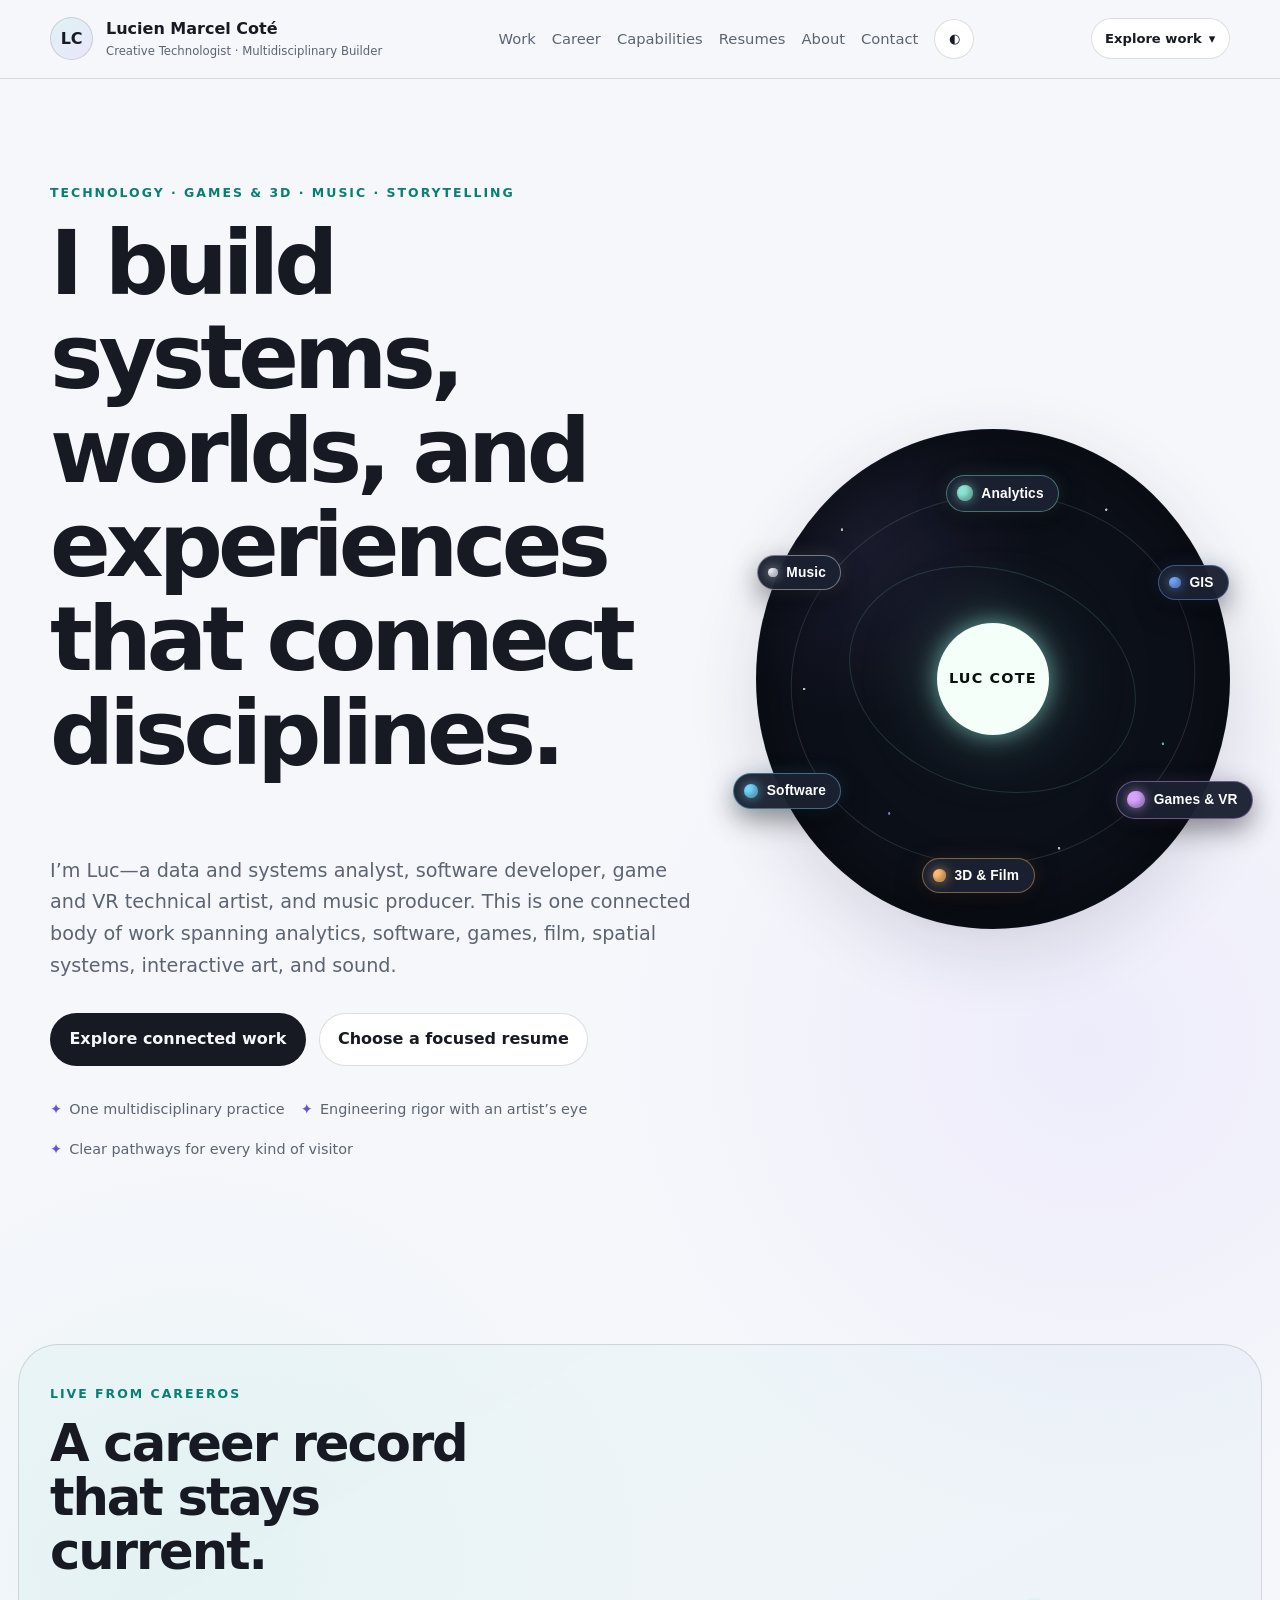
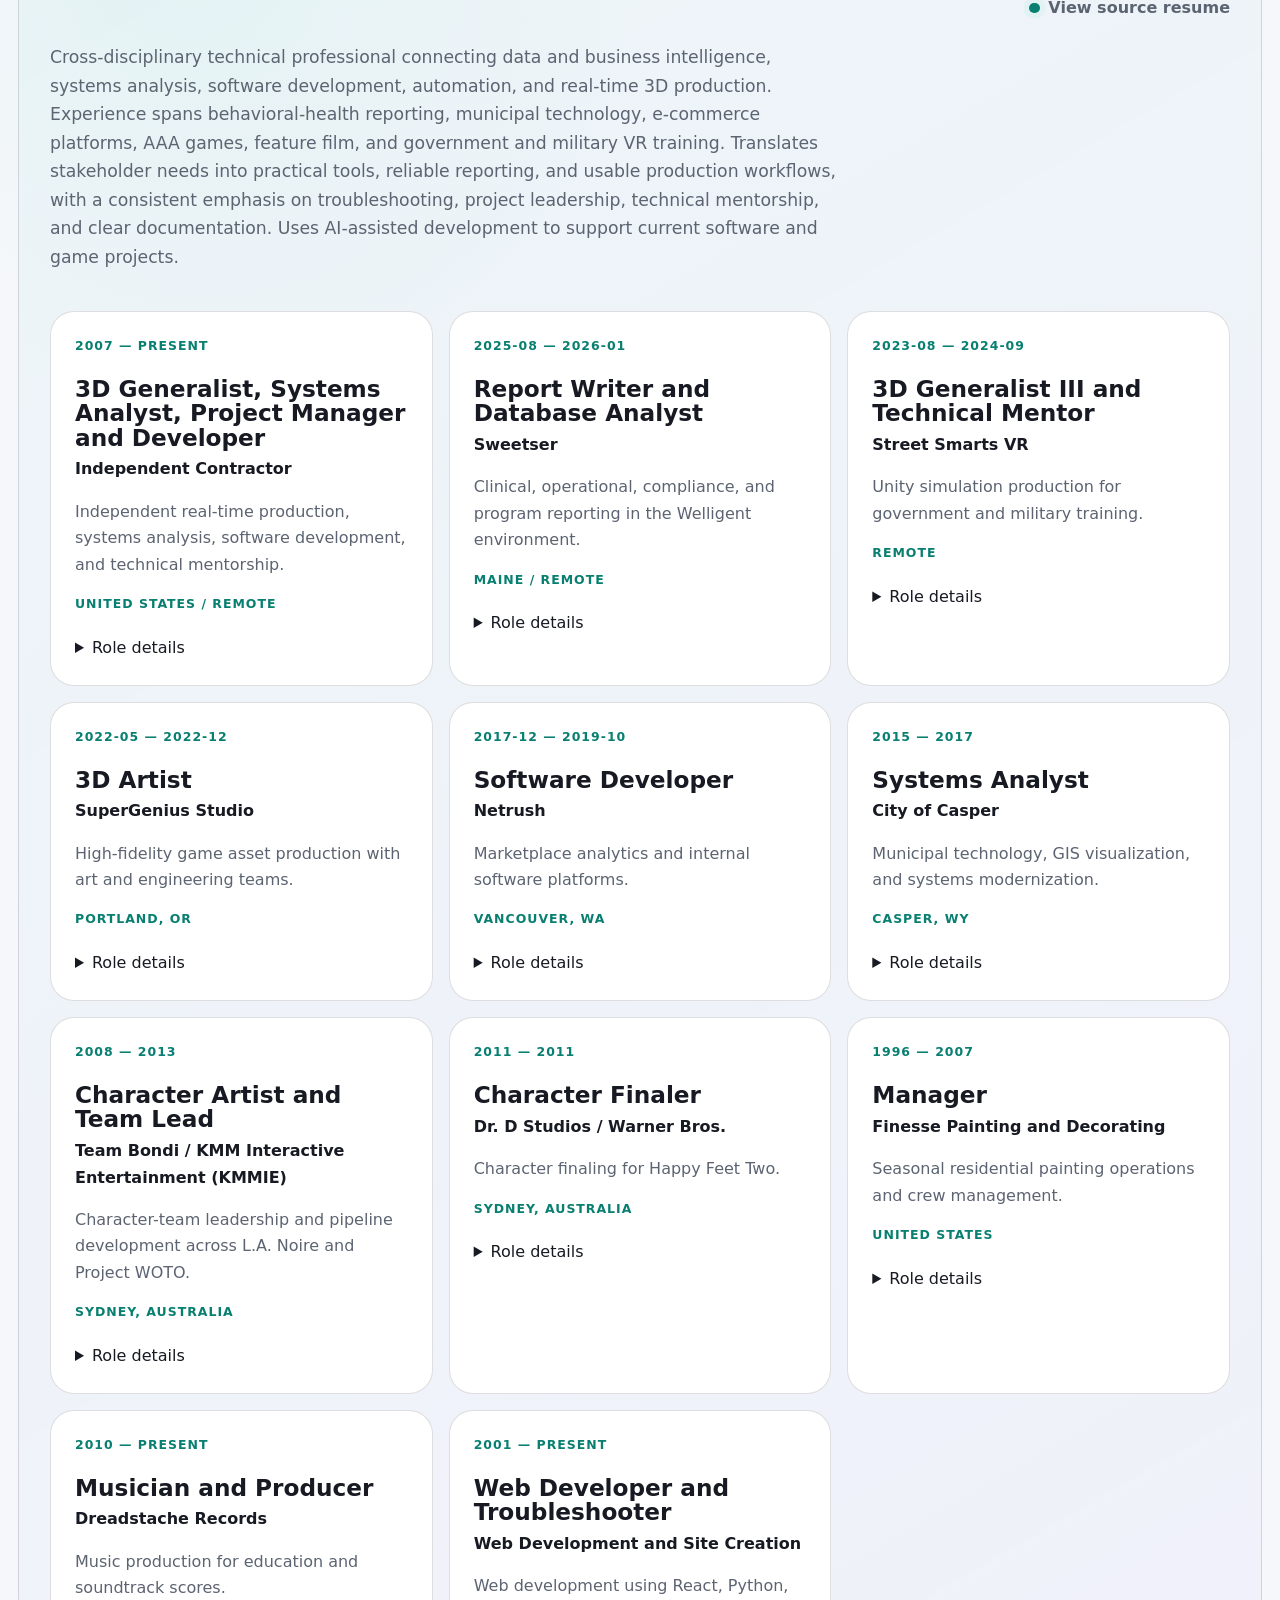
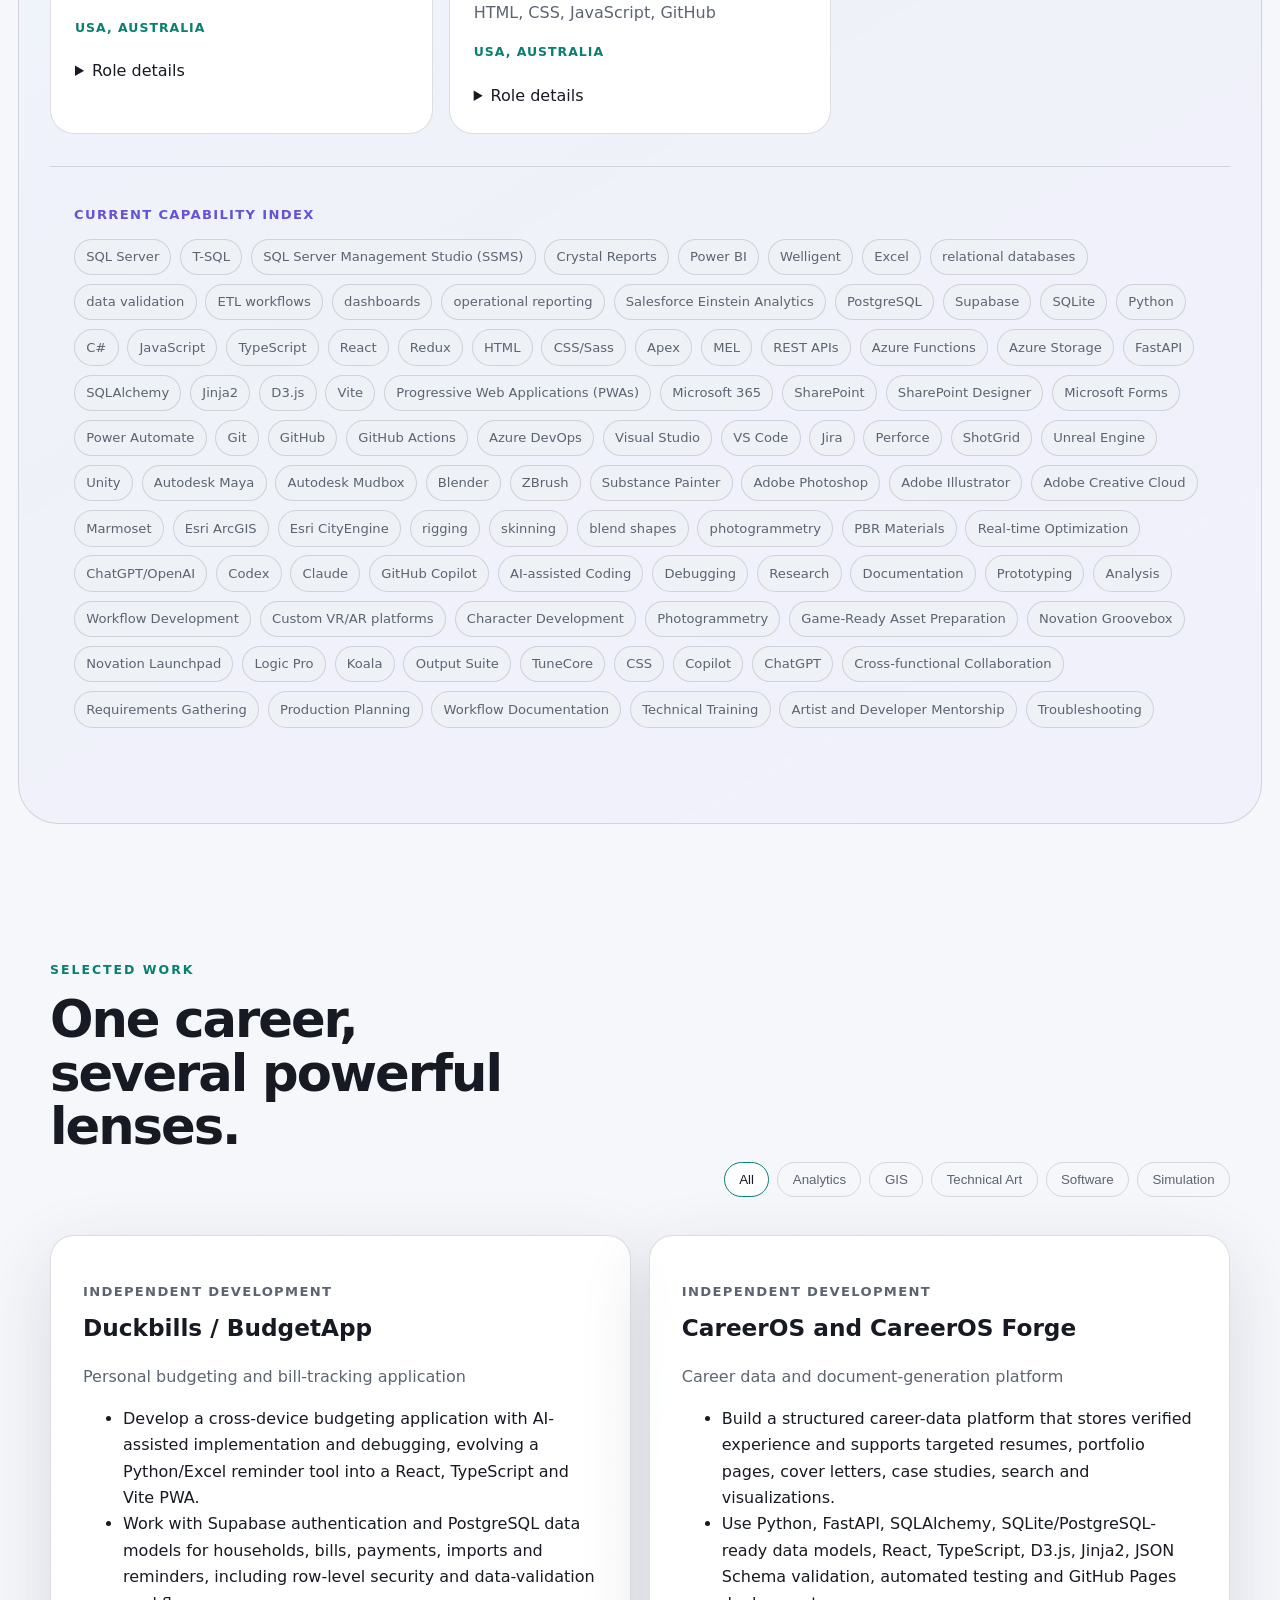
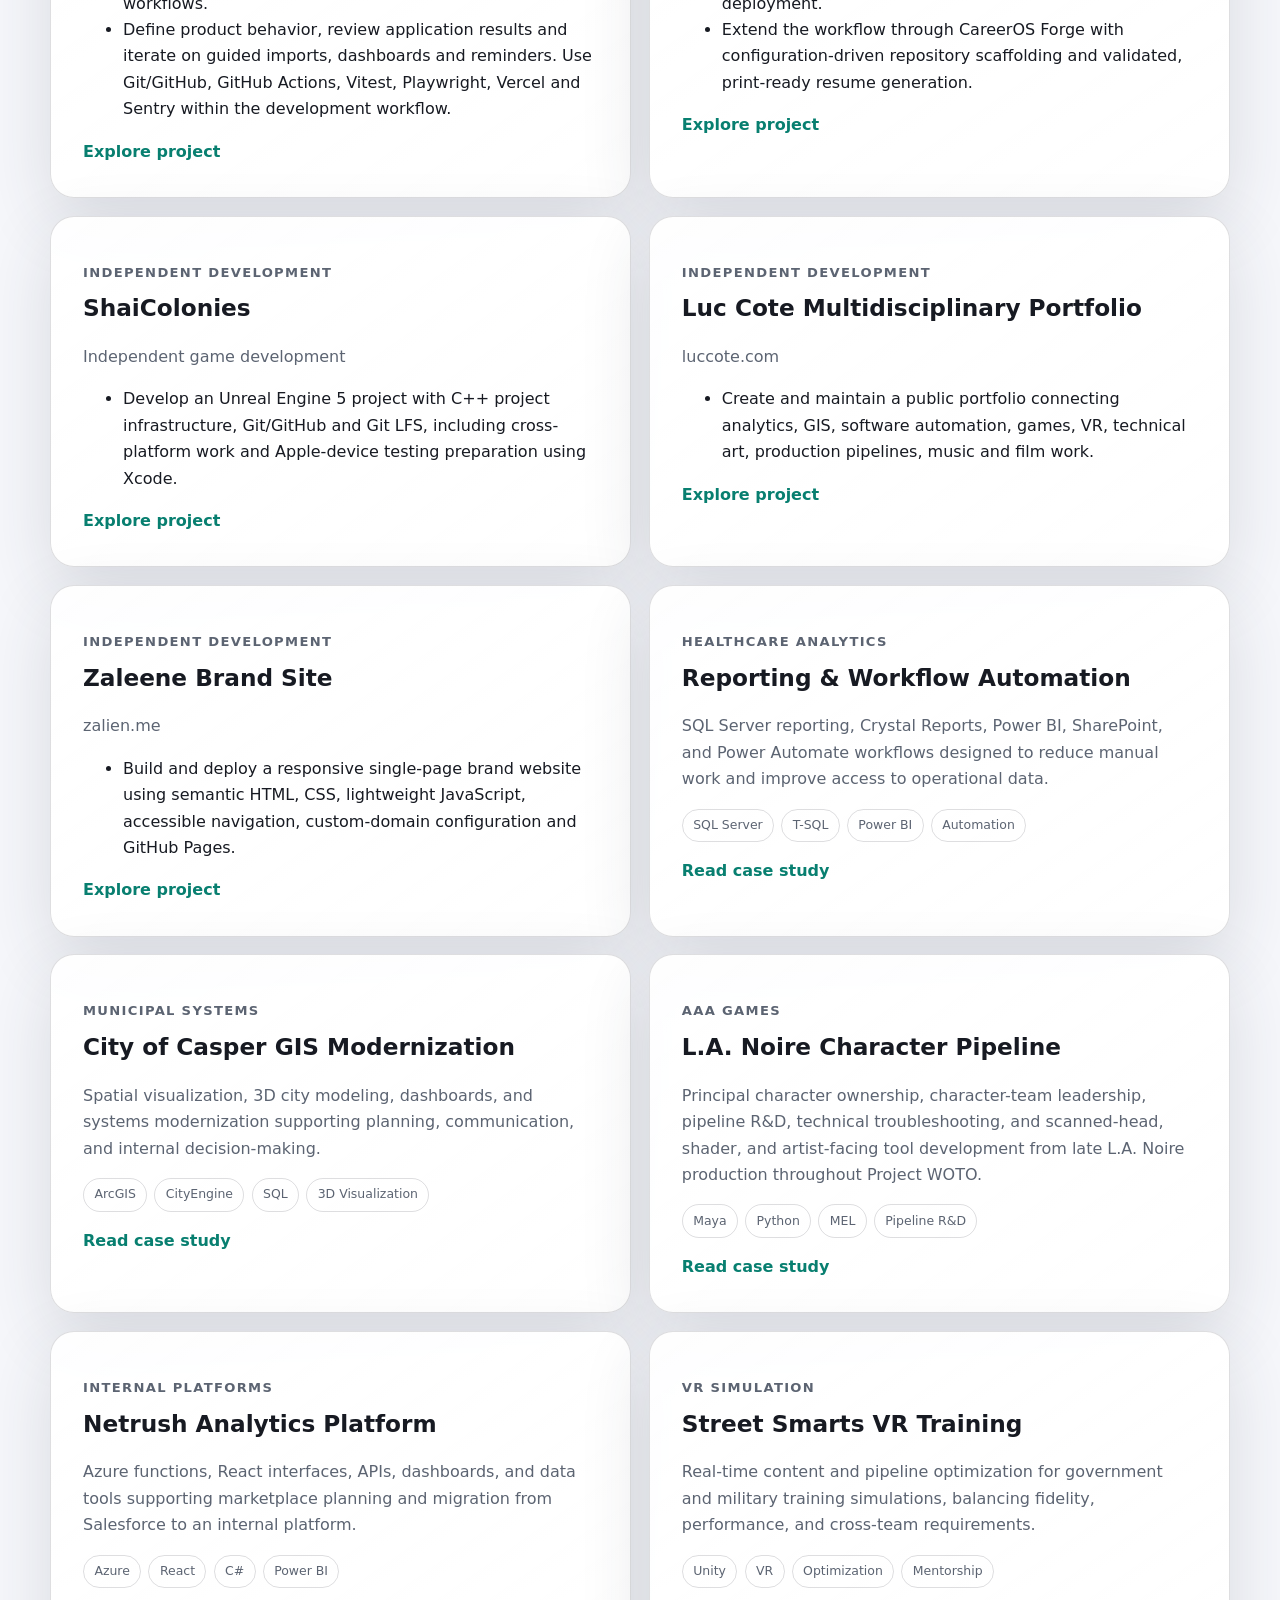
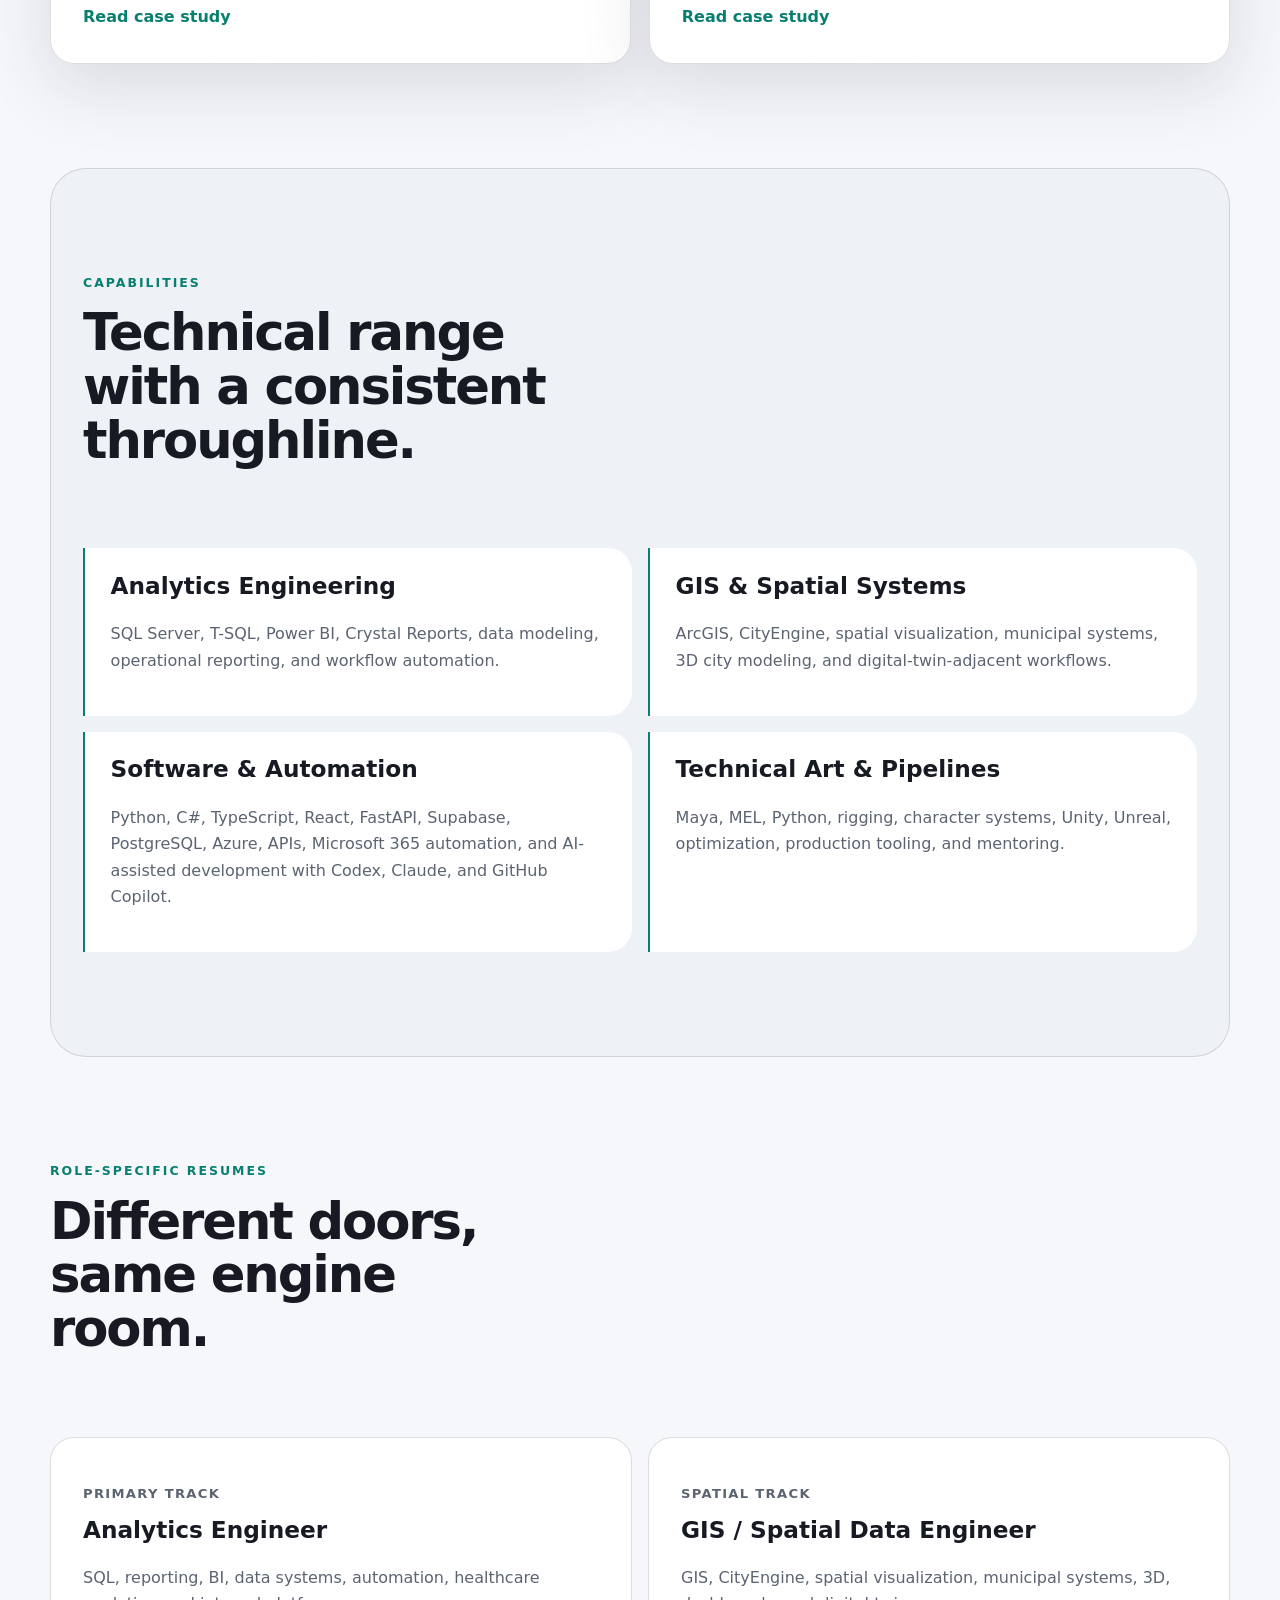
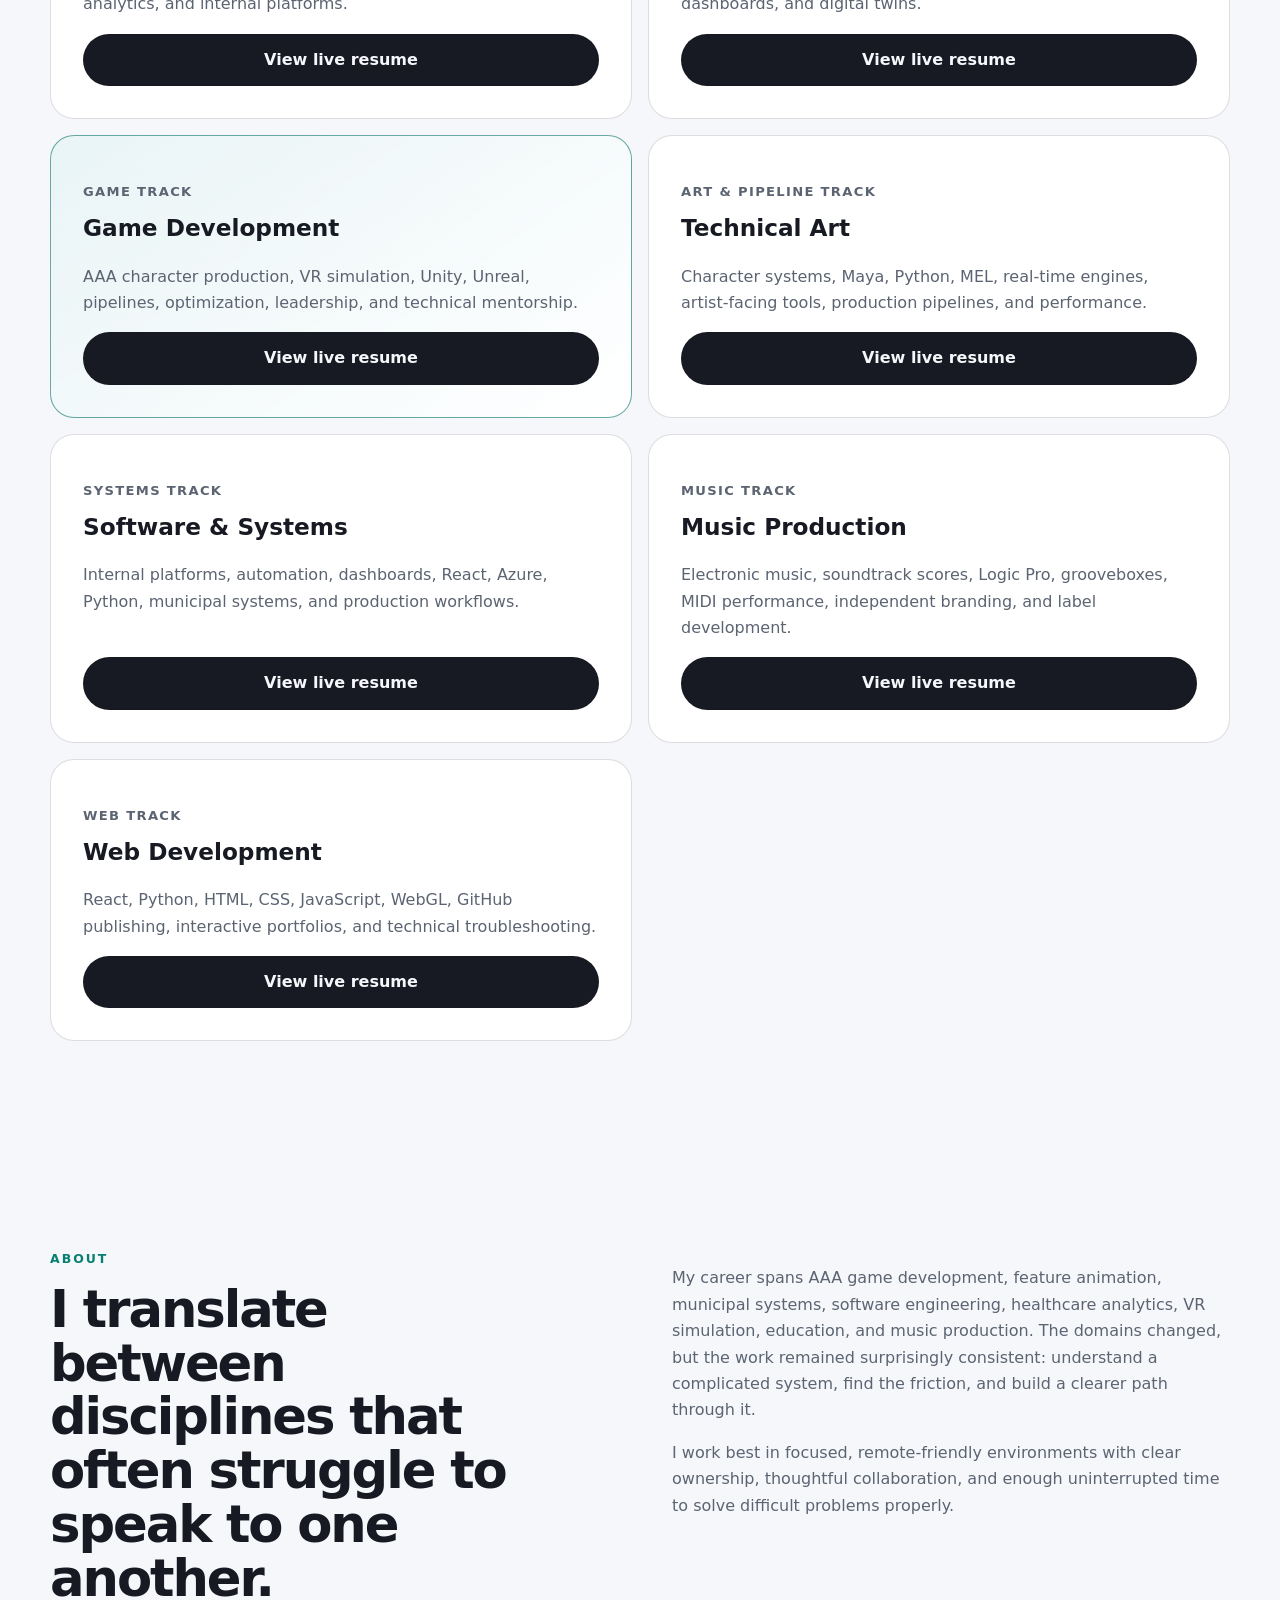
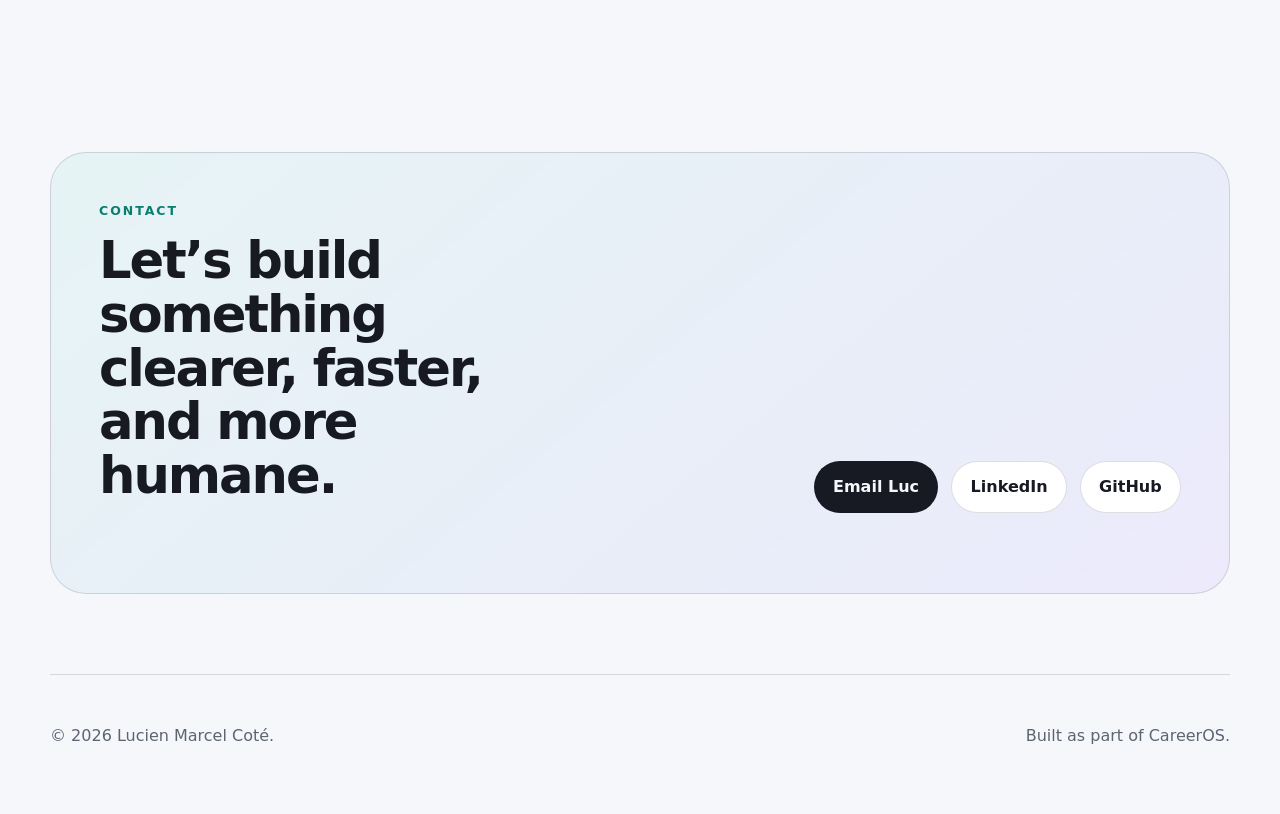
==== commit 0005defa: "Use Resume spelling across site text and keep Explore menus vertical" ====
--- a/index.html
+++ b/index.html
@@ -28,19 +28,19 @@
   <a class="skip-link" href="#main">Skip to content</a>
 
   <header class="site-header">
-    <a class="brand" href="#top" aria-label="Return to homepage">
+    <div class="brand">
       <span class="brand-mark">LC</span>
       <span>
         <strong>Lucien Marcel Coté</strong>
         <small>Creative Technologist · Multidisciplinary Builder</small>
       </span>
-    </a>
+    </div>
 
     <nav aria-label="Primary navigation">
       <a href="#work">Work</a>
       <a href="#career">Career</a>
       <a href="#capabilities">Capabilities</a>
-      <a href="#resumes">Résumés</a>
+      <a href="#resumes">Resumes</a>
       <a href="#about">About</a>
       <a href="#contact">Contact</a>
       <button id="theme-toggle" class="icon-button" type="button" aria-label="Toggle color theme">
@@ -52,10 +52,11 @@
       <div class="work-switcher-menu">
         <p><strong>Luc Cote</strong><span>One practice, several ways in.</span></p>
         <div class="work-switcher-links">
+<a href="https://games.luccote.com/archive.html"><strong>The Archive</strong><span>Earlier work, production history, and creative foundations.</span></a>
           <a href="https://www.luccote.com/" aria-current="page"><strong>Tech &amp; Systems</strong><span>Analytics, GIS, software, and automation</span></a>
           <a href="https://games.luccote.com/"><strong>Games, Film &amp; 3D</strong><span>Interactive models and technical art</span></a>
           <a href="https://music.luccote.com/"><strong>Music</strong><span>Dreadstache releases and production</span></a>
-          <a href="https://resume.luccote.com/"><strong>Résumé Library</strong><span>Focused, verified career stories</span></a>
+          <a href="https://resume.luccote.com/"><strong>Resume Library</strong><span>Focused, verified career stories</span></a>
         </div>
       </div>
     </details>
@@ -73,7 +74,7 @@
         </p>
         <div class="button-row">
           <a class="button primary" href="#work">Explore connected work</a>
-          <a class="button secondary" href="#resumes">Choose a focused résumé</a>
+          <a class="button secondary" href="#resumes">Choose a focused resume</a>
         </div>
         <ul class="signal-list" aria-label="Professional focus">
           <li>One multidisciplinary practice</li>
@@ -101,7 +102,7 @@
           <h2 id="career-title">A career record that stays current.</h2>
         </div>
         <a class="source-status" href="https://resume.luccote.com/generated/resume/index.html">
-          <span aria-hidden="true"></span> View source résumé
+          <span aria-hidden="true"></span> View source resume
         </a>
       </div>
       <p id="career-summary" class="career-summary">Loading the latest verified career snapshot…</p>
@@ -133,7 +134,7 @@
 
       <div class="project-grid">
 <article class="project-card" data-category="software analytics"><p class="card-kicker">Independent Development</p><h3>Duckbills / BudgetApp</h3><p>Personal budgeting and bill-tracking application</p><ul><li>Develop a cross-device budgeting application with AI-assisted implementation and debugging, evolving a Python/Excel reminder tool into a React, TypeScript and Vite PWA.</li><li>Work with Supabase authentication and PostgreSQL data models for households, bills, payments, imports and reminders, including row-level security and data-validation workflows.</li><li>Define product behavior, review application results and iterate on guided imports, dashboards and reminders. Use Git/GitHub, GitHub Actions, Vitest, Playwright, Vercel and Sentry within the development workflow.</li></ul><a href="https://github.com/dreadstache/BudgetApp">Explore project</a></article>
-<article class="project-card" data-category="software"><p class="card-kicker">Independent Development</p><h3>CareerOS and CareerOS Forge</h3><p>Career data and document-generation platform</p><ul><li>Build a structured career-data platform that stores verified experience and supports targeted résumés, portfolio pages, cover letters, case studies, search and visualizations.</li><li>Use Python, FastAPI, SQLAlchemy, SQLite/PostgreSQL-ready data models, React, TypeScript, D3.js, Jinja2, JSON Schema validation, automated testing and GitHub Pages deployment.</li><li>Extend the workflow through CareerOS Forge with configuration-driven repository scaffolding and validated, print-ready résumé generation.</li></ul><a href="https://github.com/dreadstache/careeros">Explore project</a></article>
+<article class="project-card" data-category="software"><p class="card-kicker">Independent Development</p><h3>CareerOS and CareerOS Forge</h3><p>Career data and document-generation platform</p><ul><li>Build a structured career-data platform that stores verified experience and supports targeted resumes, portfolio pages, cover letters, case studies, search and visualizations.</li><li>Use Python, FastAPI, SQLAlchemy, SQLite/PostgreSQL-ready data models, React, TypeScript, D3.js, Jinja2, JSON Schema validation, automated testing and GitHub Pages deployment.</li><li>Extend the workflow through CareerOS Forge with configuration-driven repository scaffolding and validated, print-ready resume generation.</li></ul><a href="https://github.com/dreadstache/careeros">Explore project</a></article>
 <article class="project-card" data-category="simulation technical-art software"><p class="card-kicker">Independent Development</p><h3>ShaiColonies</h3><p>Independent game development</p><ul><li>Develop an Unreal Engine 5 project with C++ project infrastructure, Git/GitHub and Git LFS, including cross-platform work and Apple-device testing preparation using Xcode.</li></ul><a href="https://github.com/dreadstache/ShaiColonies">Explore project</a></article>
 <article class="project-card" data-category="software"><p class="card-kicker">Independent Development</p><h3>Luc Cote Multidisciplinary Portfolio</h3><p>luccote.com</p><ul><li>Create and maintain a public portfolio connecting analytics, GIS, software automation, games, VR, technical art, production pipelines, music and film work.</li></ul><a href="https://www.luccote.com/">Explore project</a></article>
 <article class="project-card" data-category="software"><p class="card-kicker">Independent Development</p><h3>Zaleene Brand Site</h3><p>zalien.me</p><ul><li>Build and deploy a responsive single-page brand website using semantic HTML, CSS, lightweight JavaScript, accessible navigation, custom-domain configuration and GitHub Pages.</li></ul><a href="https://zalien.me/">Explore project</a></article>
@@ -235,7 +236,7 @@
     <section id="resumes" class="section">
       <div class="section-heading">
         <div>
-          <p class="eyebrow">Role-Specific Résumés</p>
+          <p class="eyebrow">Role-Specific Resumes</p>
           <h2>Different doors, same engine room.</h2>
         </div>
       </div>
@@ -247,7 +248,7 @@
             <h3>Analytics Engineer</h3>
             <p>SQL, reporting, BI, data systems, automation, healthcare analytics, and internal platforms.</p>
           </div>
-          <a class="button primary" href="https://resume.luccote.com/generated/resume/analytics/index.html">View live résumé</a>
+          <a class="button primary" href="https://resume.luccote.com/generated/resume/analytics/index.html">View live resume</a>
         </article>
 
         <article class="resume-card">
@@ -256,7 +257,7 @@
             <h3>GIS / Spatial Data Engineer</h3>
             <p>GIS, CityEngine, spatial visualization, municipal systems, 3D, dashboards, and digital twins.</p>
           </div>
-          <a class="button primary" href="https://resume.luccote.com/generated/resume/gis/index.html">View live résumé</a>
+          <a class="button primary" href="https://resume.luccote.com/generated/resume/gis/index.html">View live resume</a>
         </article>
         <article class="resume-card featured-resume">
           <div>
@@ -264,7 +265,7 @@
             <h3>Game Development</h3>
             <p>AAA character production, VR simulation, Unity, Unreal, pipelines, optimization, leadership, and technical mentorship.</p>
           </div>
-          <a class="button primary" href="https://resume.luccote.com/generated/resume/game-development/index.html">View live résumé</a>
+          <a class="button primary" href="https://resume.luccote.com/generated/resume/game-development/index.html">View live resume</a>
         </article>
         <article class="resume-card">
           <div>
@@ -272,7 +273,7 @@
             <h3>Technical Art</h3>
             <p>Character systems, Maya, Python, MEL, real-time engines, artist-facing tools, production pipelines, and performance.</p>
           </div>
-          <a class="button primary" href="https://resume.luccote.com/generated/resume/technical-art/index.html">View live résumé</a>
+          <a class="button primary" href="https://resume.luccote.com/generated/resume/technical-art/index.html">View live resume</a>
         </article>
         <article class="resume-card">
           <div>
@@ -280,7 +281,7 @@
             <h3>Software & Systems</h3>
             <p>Internal platforms, automation, dashboards, React, Azure, Python, municipal systems, and production workflows.</p>
           </div>
-          <a class="button primary" href="https://resume.luccote.com/generated/resume/software-systems/index.html">View live résumé</a>
+          <a class="button primary" href="https://resume.luccote.com/generated/resume/software-systems/index.html">View live resume</a>
         </article>
         <article class="resume-card">
           <div>
@@ -288,7 +289,7 @@
             <h3>Music Production</h3>
             <p>Electronic music, soundtrack scores, Logic Pro, grooveboxes, MIDI performance, independent branding, and label development.</p>
           </div>
-          <a class="button primary" href="https://resume.luccote.com/generated/resume/music-production/index.html">View live résumé</a>
+          <a class="button primary" href="https://resume.luccote.com/generated/resume/music-production/index.html">View live resume</a>
         </article>
         <article class="resume-card">
           <div>
@@ -296,7 +297,7 @@
             <h3>Web Development</h3>
             <p>React, Python, HTML, CSS, JavaScript, WebGL, GitHub publishing, interactive portfolios, and technical troubleshooting.</p>
           </div>
-          <a class="button primary" href="https://resume.luccote.com/generated/resume/web-development/index.html">View live résumé</a>
+          <a class="button primary" href="https://resume.luccote.com/generated/resume/web-development/index.html">View live resume</a>
         </article>
       </div>
     </section>
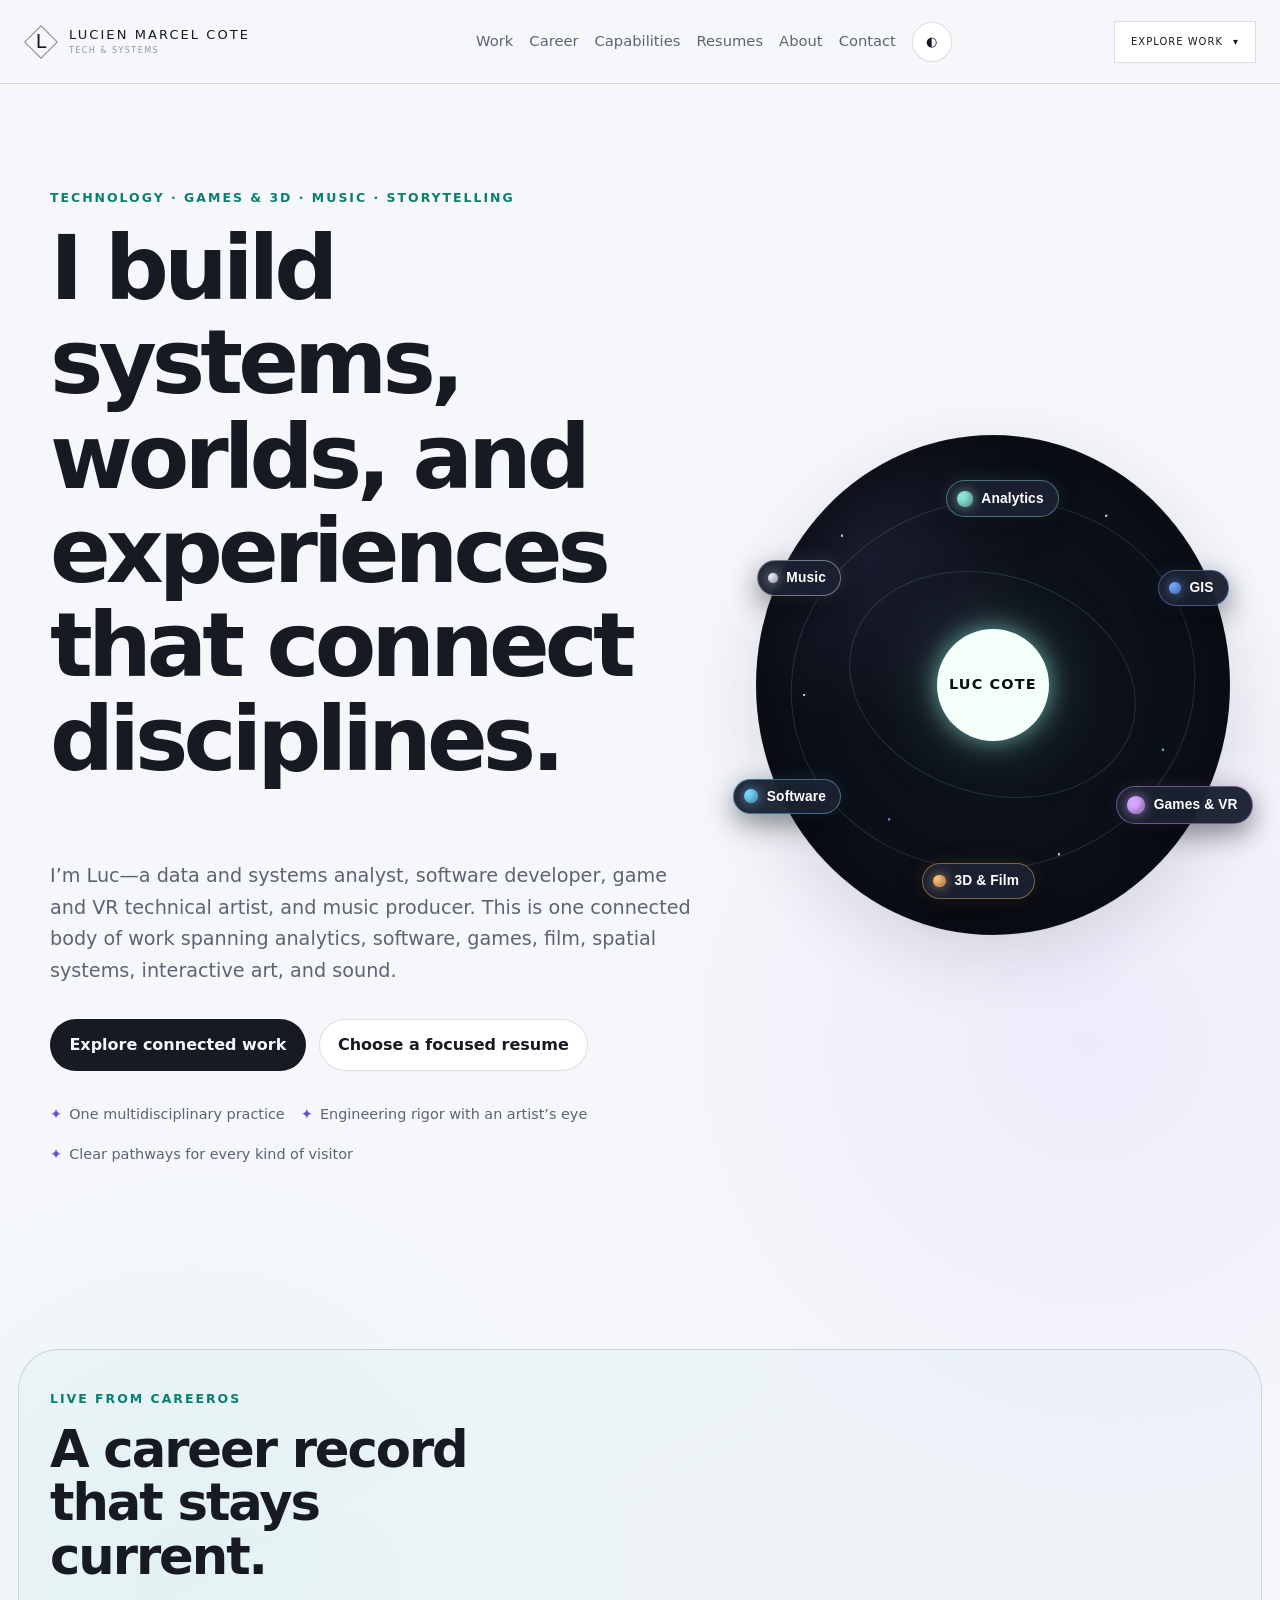
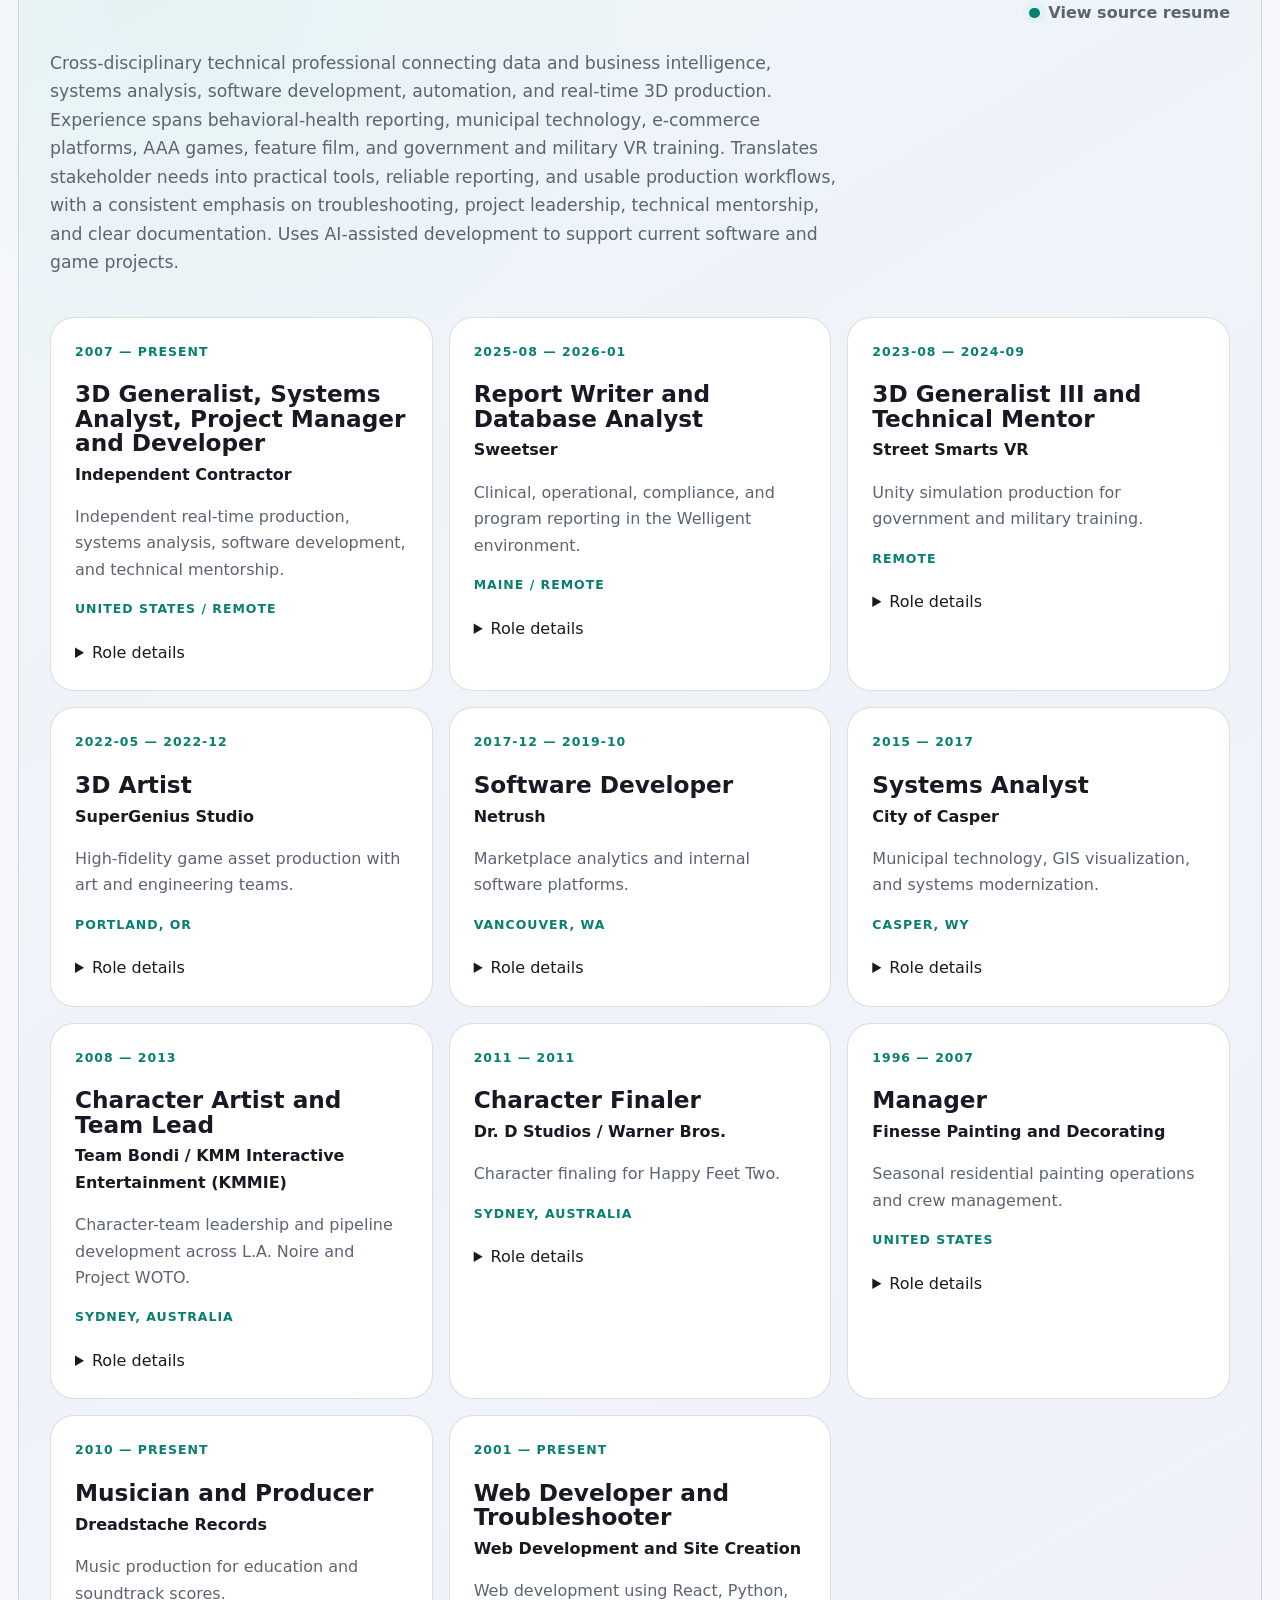
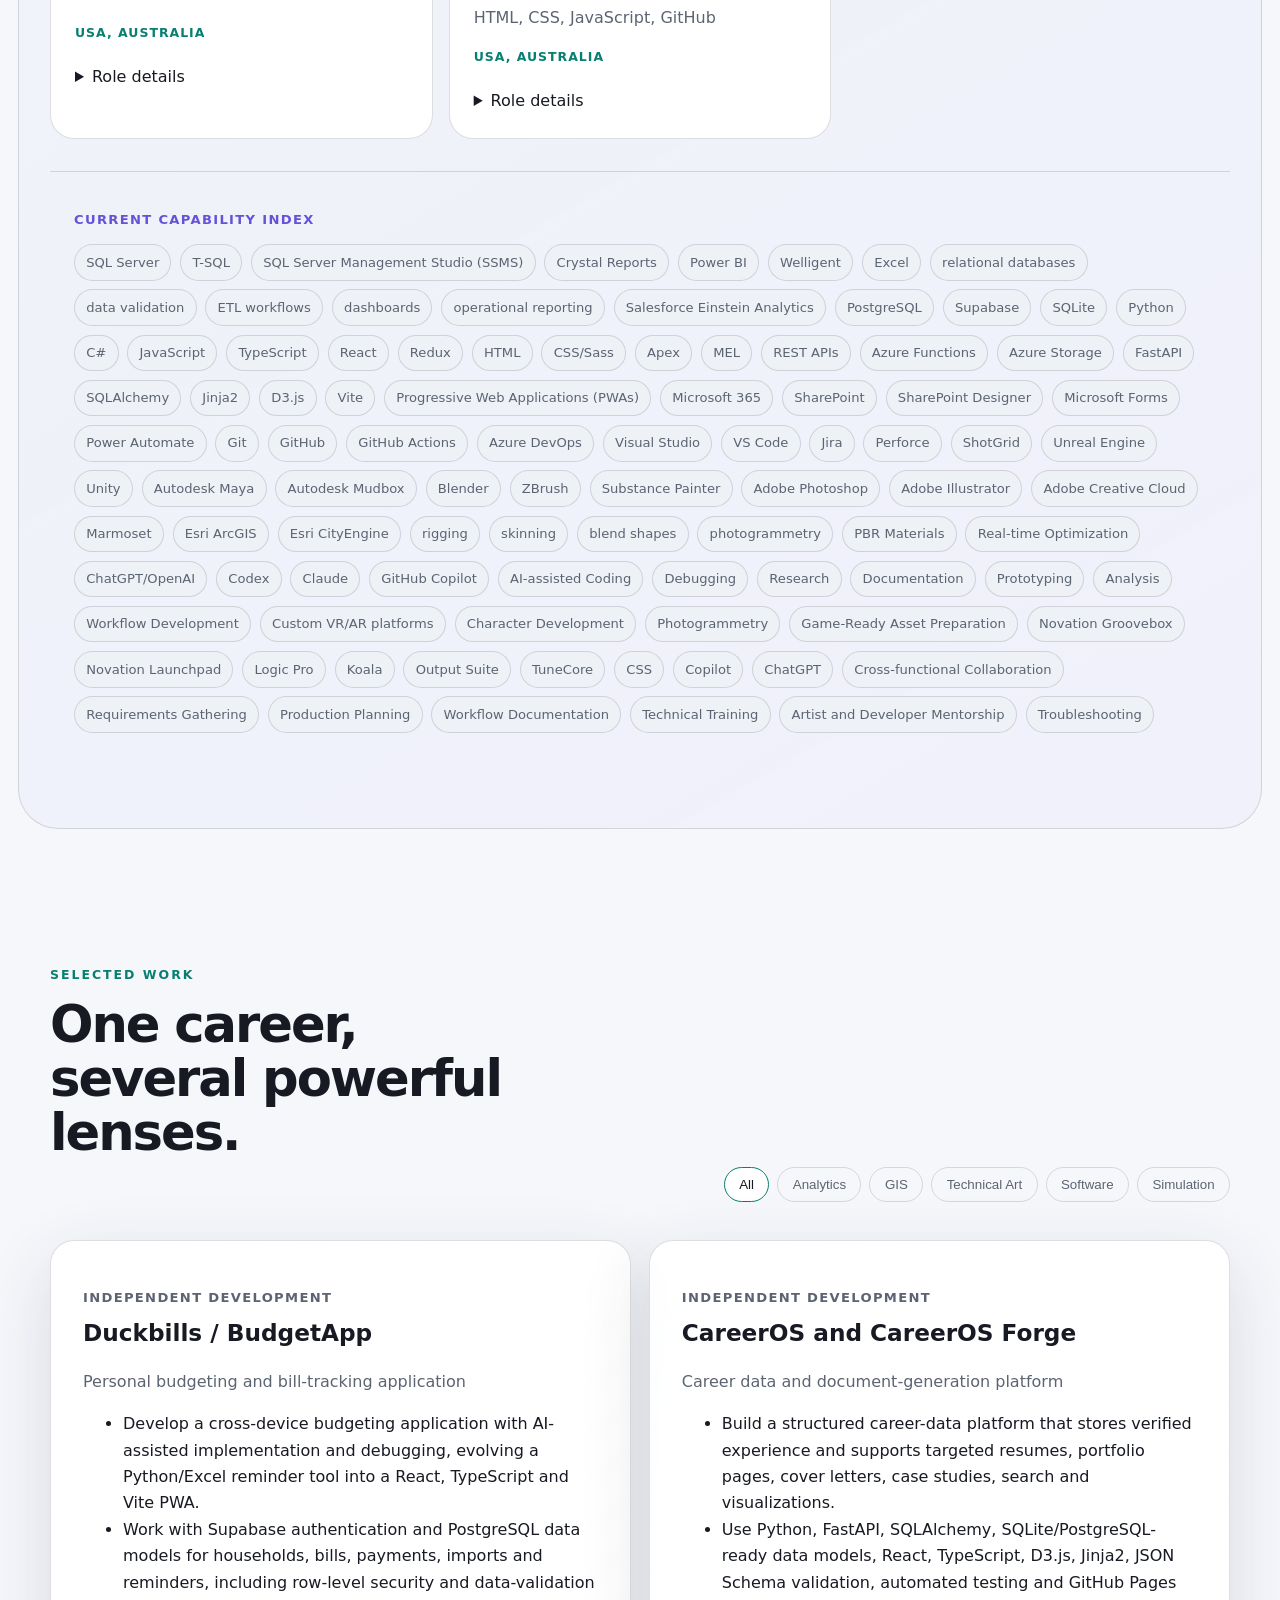
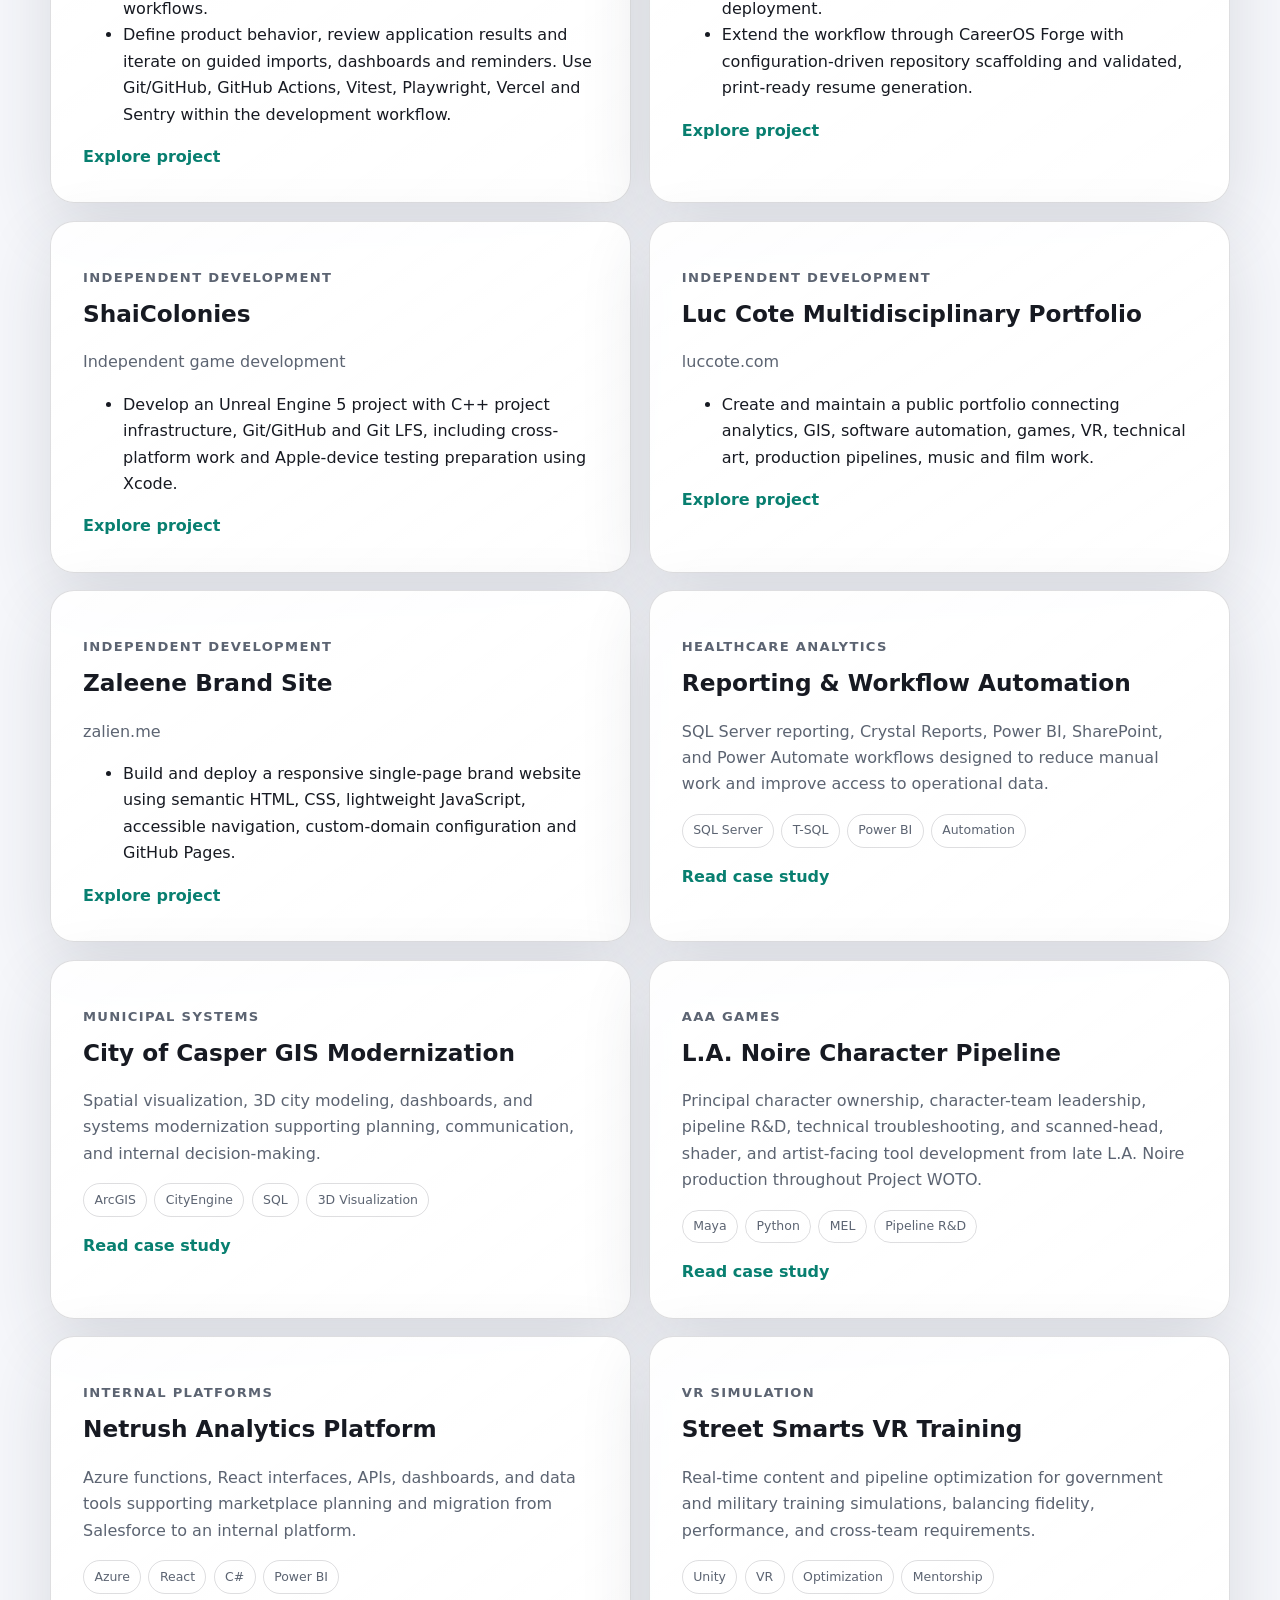
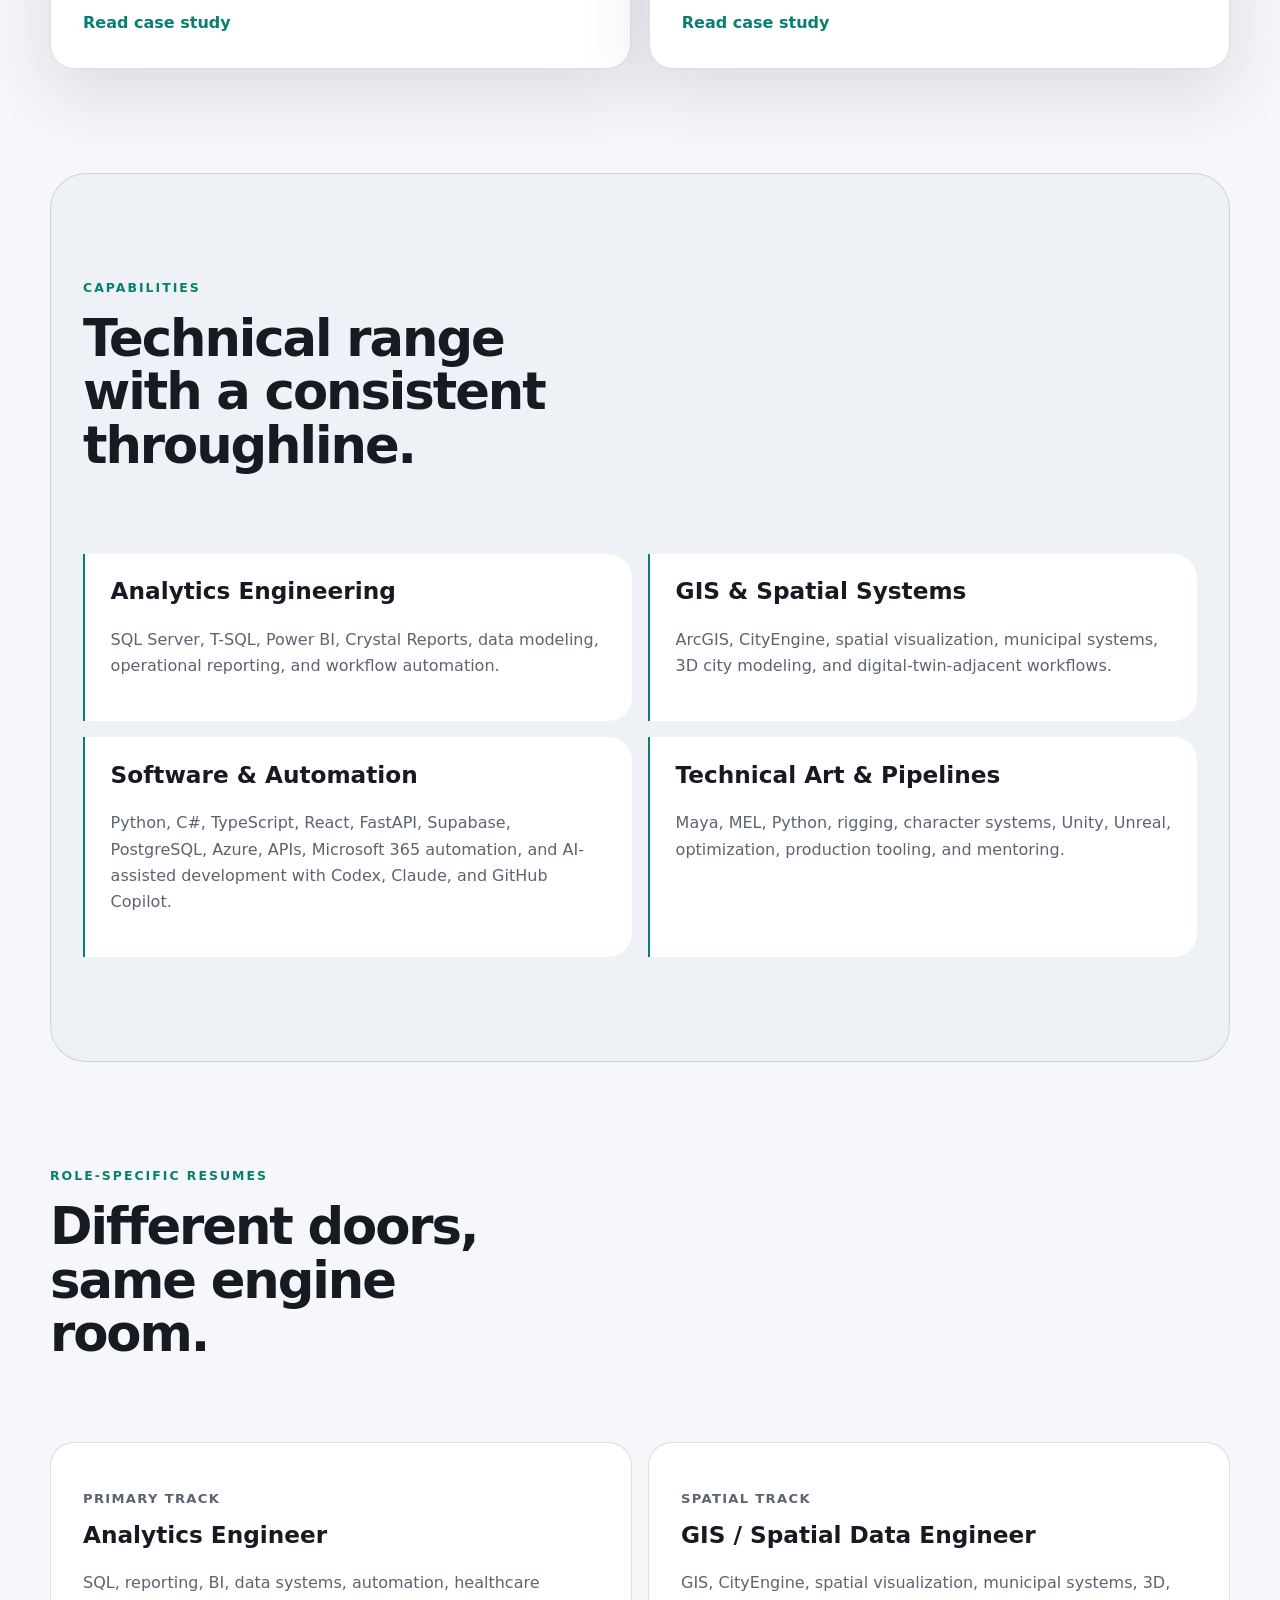
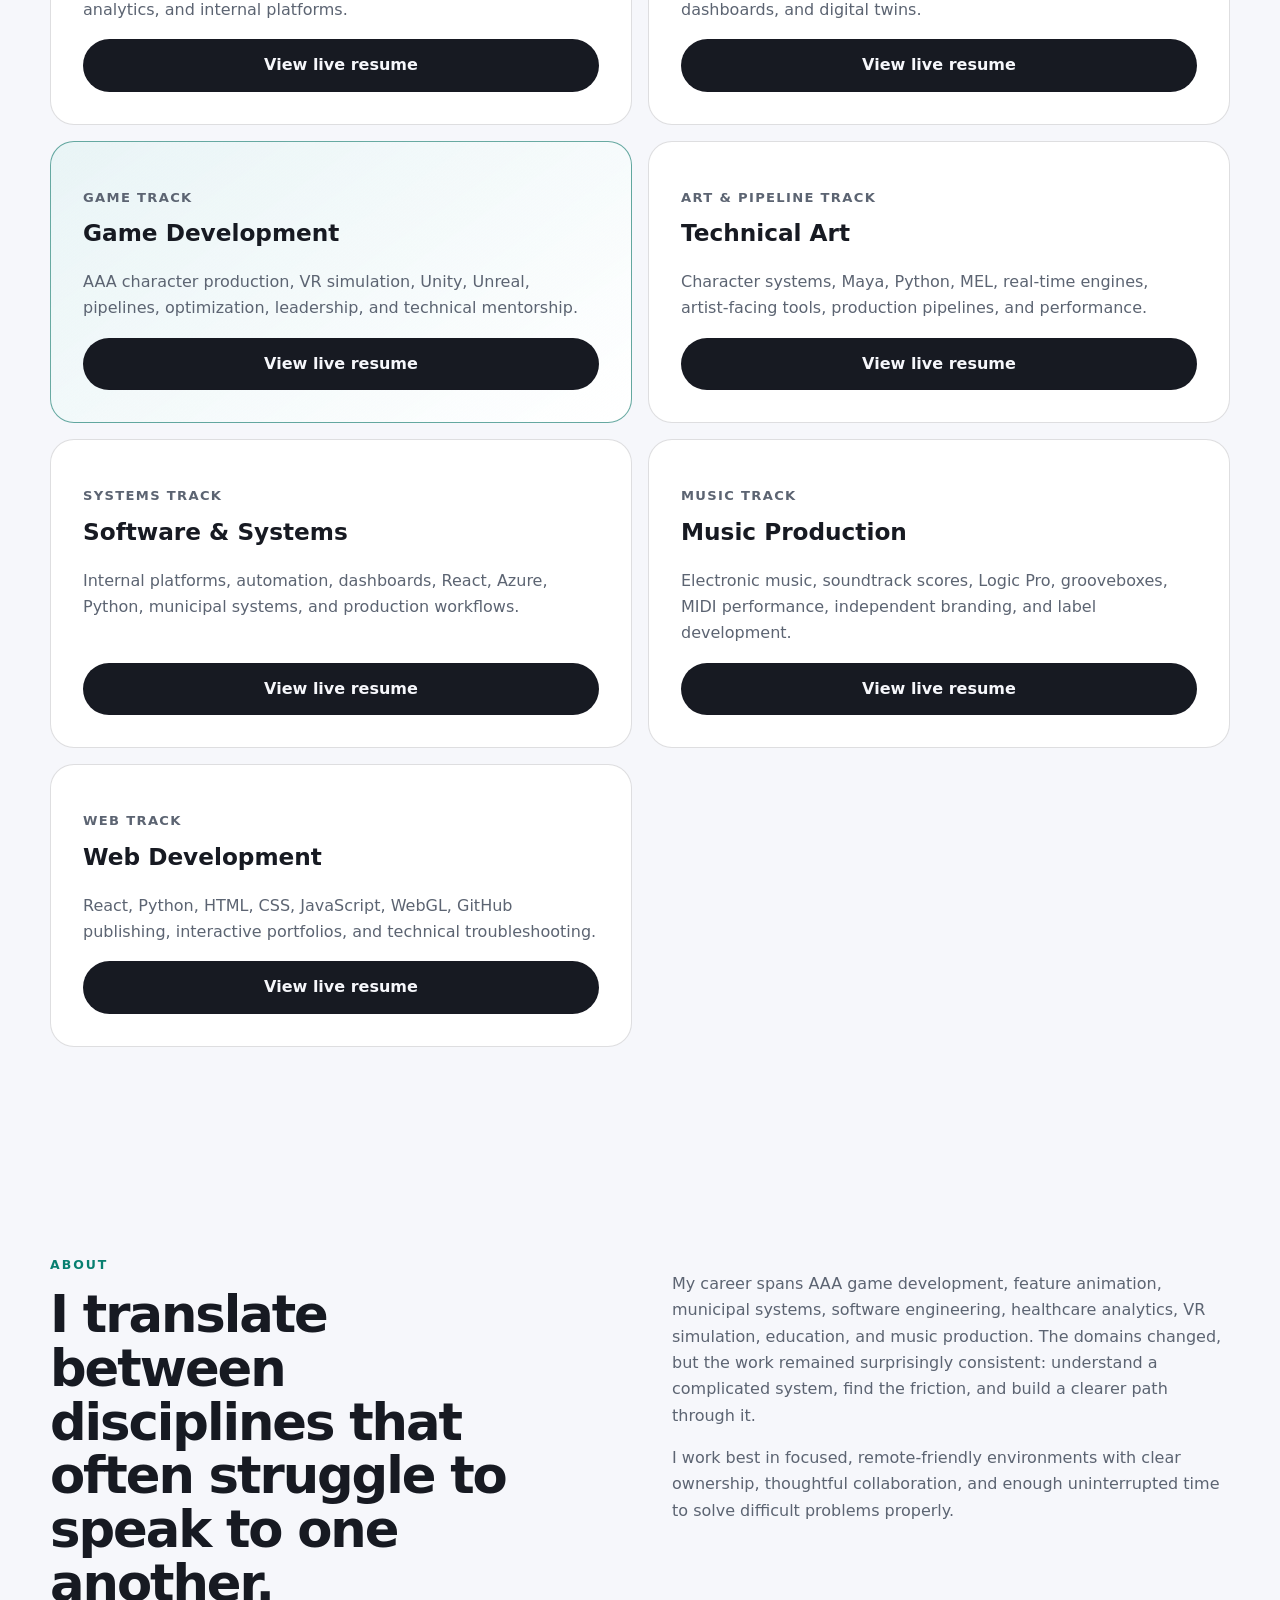
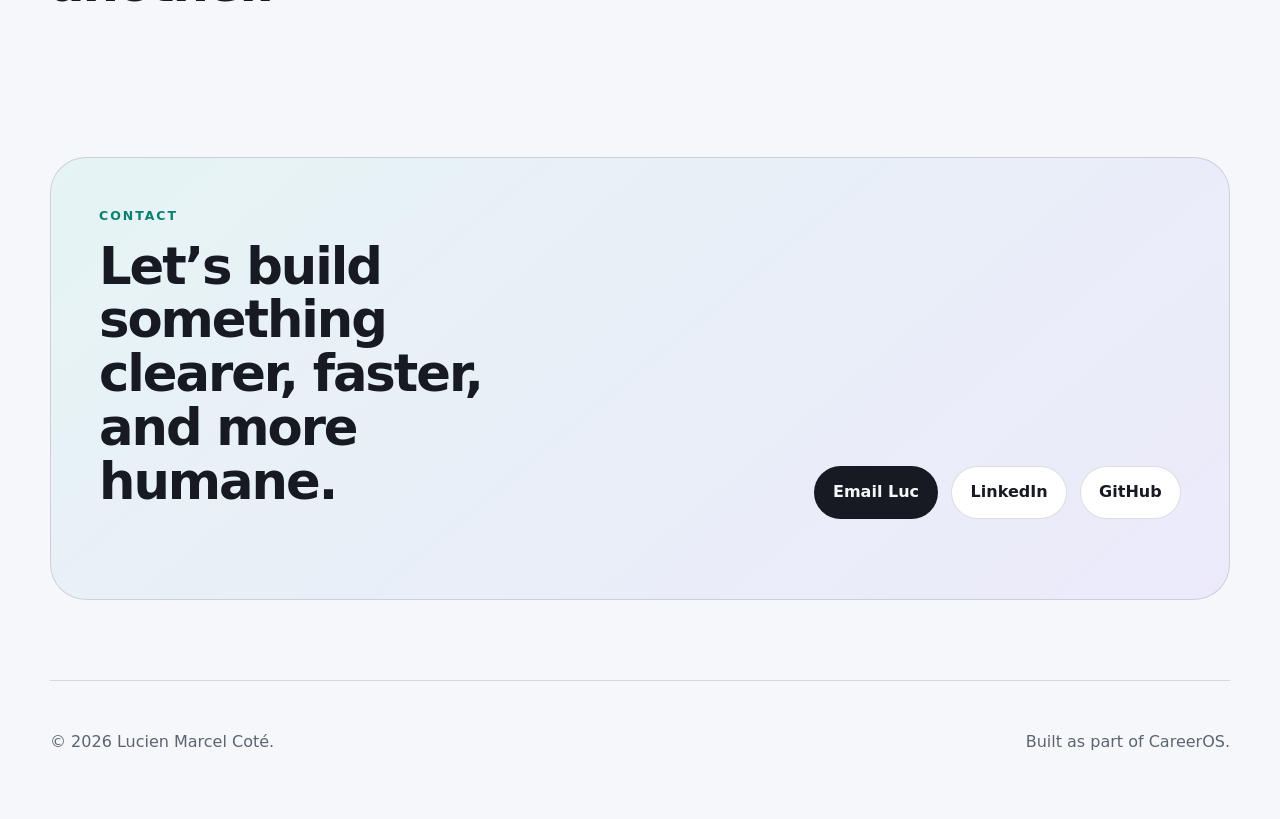
==== commit 91ce66f2: "Unify responsive portfolio header identity and proportions" ====
--- a/index.html
+++ b/index.html
@@ -28,13 +28,7 @@
   <a class="skip-link" href="#main">Skip to content</a>
 
   <header class="site-header">
-    <div class="brand">
-      <span class="brand-mark">LC</span>
-      <span>
-        <strong>Lucien Marcel Coté</strong>
-        <small>Creative Technologist · Multidisciplinary Builder</small>
-      </span>
-    </div>
+    <div class="brand"><span class="brandmark" aria-hidden="true">L</span><span class="identity-copy"><strong>LUCIEN MARCEL COTE</strong><small>TECH &amp; SYSTEMS</small></span></div>
 
     <nav aria-label="Primary navigation">
       <a href="#work">Work</a>
--- a/assets/css/styles.css
+++ b/assets/css/styles.css
@@ -285,3 +285,27 @@
   .career-section::before { inset-inline: -.35rem; }
   footer { flex-direction: column; }
 }
+
+/* Shared identity proportions across the portfolio sites. */
+.site-header, .topbar, .shared-site-header { position:sticky; top:0; z-index:1000; display:flex; align-items:center; justify-content:space-between; gap:16px; width:100%; height:84px; min-height:84px; margin:0; padding:0 24px; flex-wrap:nowrap; }
+.site-header .brand, .topbar .brand, .shared-site-header .brand { display:flex; align-items:center; gap:11px; min-width:0; flex:0 1 290px; color:inherit; text-decoration:none; line-height:1.2; letter-spacing:.13em; }
+.site-header .brandmark, .topbar .brandmark, .shared-site-header .brandmark { position:relative; display:grid; place-items:center; flex:0 0 34px; width:34px; height:34px; font-size:19px; font-weight:500; letter-spacing:0; text-indent:0; }
+.site-header .brandmark::before, .topbar .brandmark::before, .shared-site-header .brandmark::before { content:""; position:absolute; inset:5px; border:1px solid currentColor; opacity:.5; transform:rotate(45deg); }
+.identity-copy { min-width:0; }
+.brand .identity-copy strong { display:block; font-size:13px; font-weight:500; text-transform:uppercase; white-space:nowrap; }
+.brand .identity-copy small { display:block; margin-top:3px; font-size:8px; font-weight:400; letter-spacing:.18em; text-transform:uppercase; opacity:.65; white-space:nowrap; }
+.site-header > nav, .topbar > nav { flex:1 1 auto; justify-content:center; margin:0; }
+.site-header > details, .topbar > details, .shared-site-header > details { flex:0 0 auto; margin:0 0 0 auto; }
+.site-header > details > summary, .topbar > details > summary, .shared-site-header > details > summary { display:flex; align-items:center; justify-content:center; gap:10px; box-sizing:border-box; height:42px; padding:0 16px; border-radius:0; font-size:10px; font-weight:400; line-height:1; letter-spacing:.1em; text-transform:uppercase; white-space:nowrap; }
+html { scroll-padding-top:100px; }
+@media(max-width:1100px) { .site-header > nav, .topbar > nav { display:none; } }
+@media(max-width:680px) {
+ .site-header, .topbar, .shared-site-header { height:70px; min-height:70px; gap:10px; padding:0 14px; }
+ .site-header .brand, .topbar .brand, .shared-site-header .brand { gap:8px; flex-basis:auto; }
+ .site-header .brandmark, .topbar .brandmark, .shared-site-header .brandmark { width:29px; height:29px; flex-basis:29px; font-size:17px; }
+ .brand .identity-copy strong { font-size:10px; letter-spacing:.08em; }
+ .brand .identity-copy small { display:block; font-size:7px; letter-spacing:.1em; }
+ .site-header > details > summary, .topbar > details > summary, .shared-site-header > details > summary { height:36px; gap:6px; padding:0 10px; font-size:8px; }
+ html { scroll-padding-top:86px; }
+}
+@media print { .site-header, .topbar, .shared-site-header { display:none; } }
